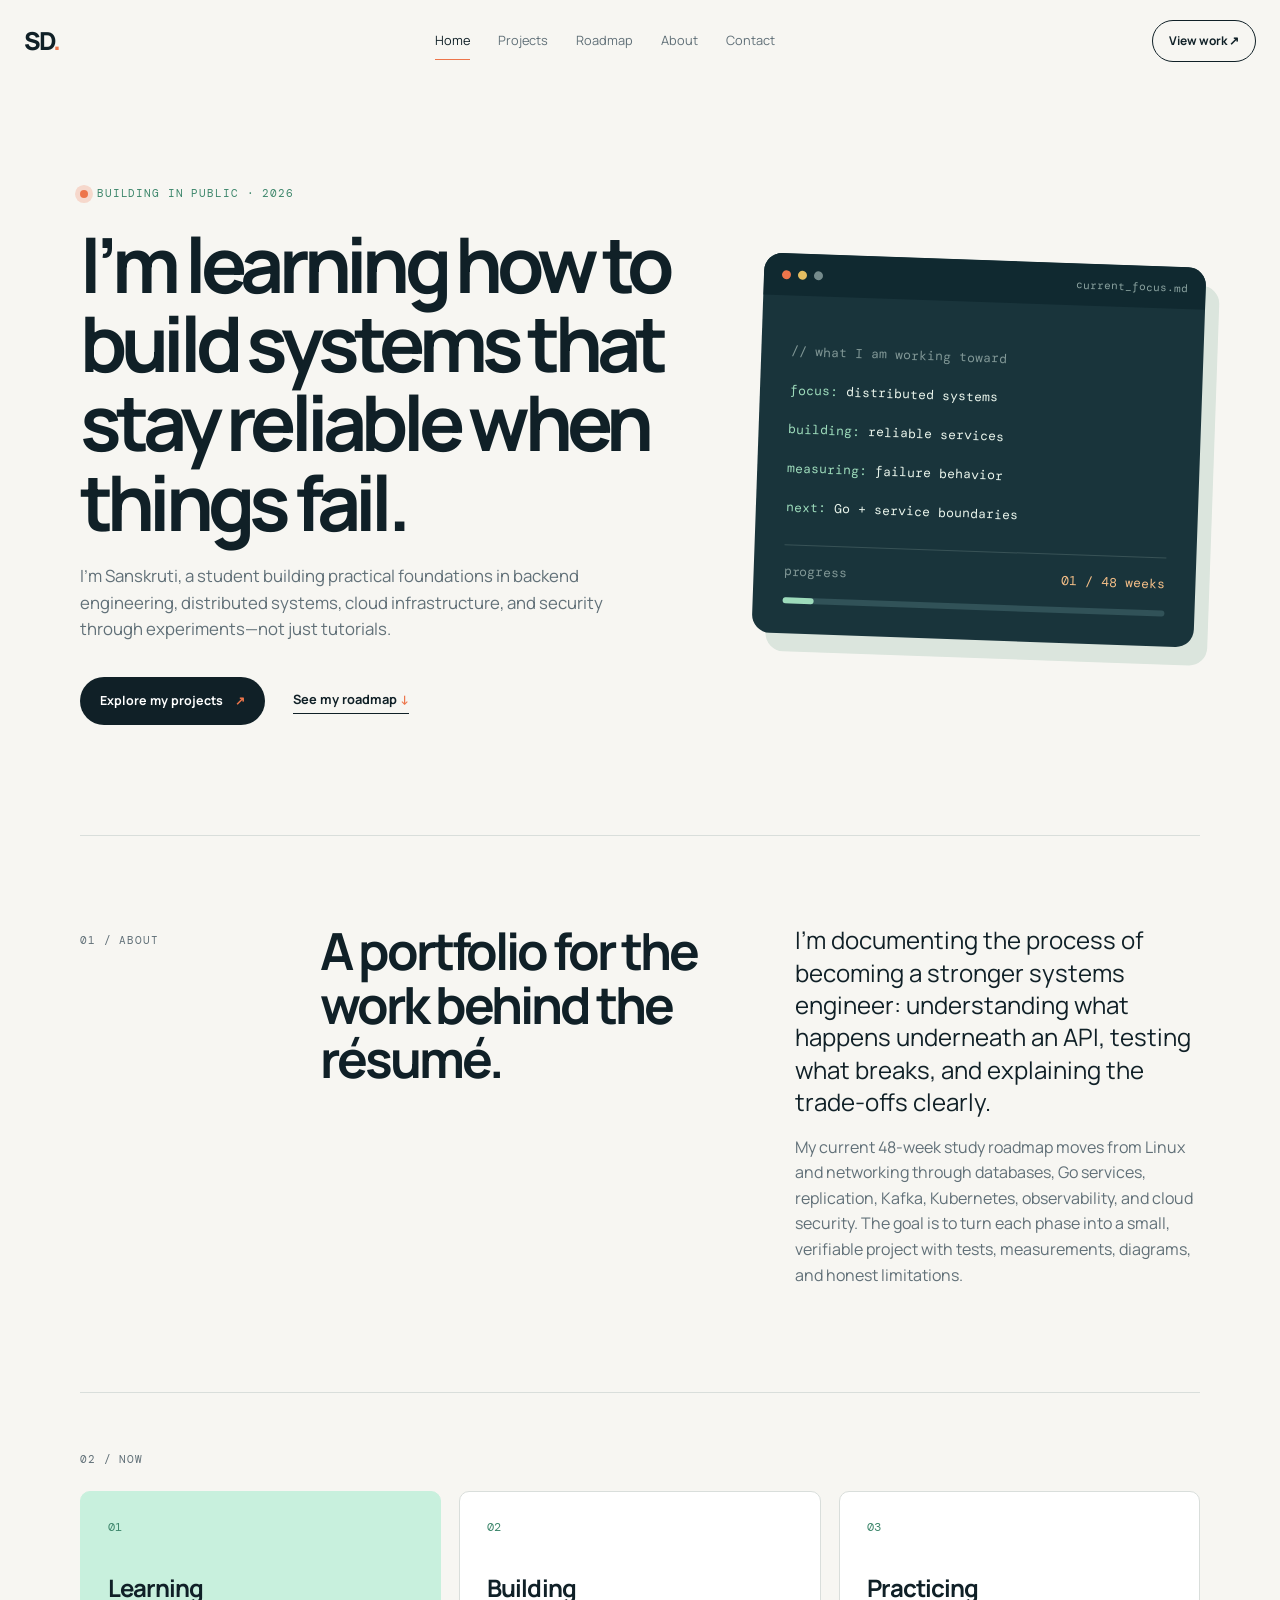
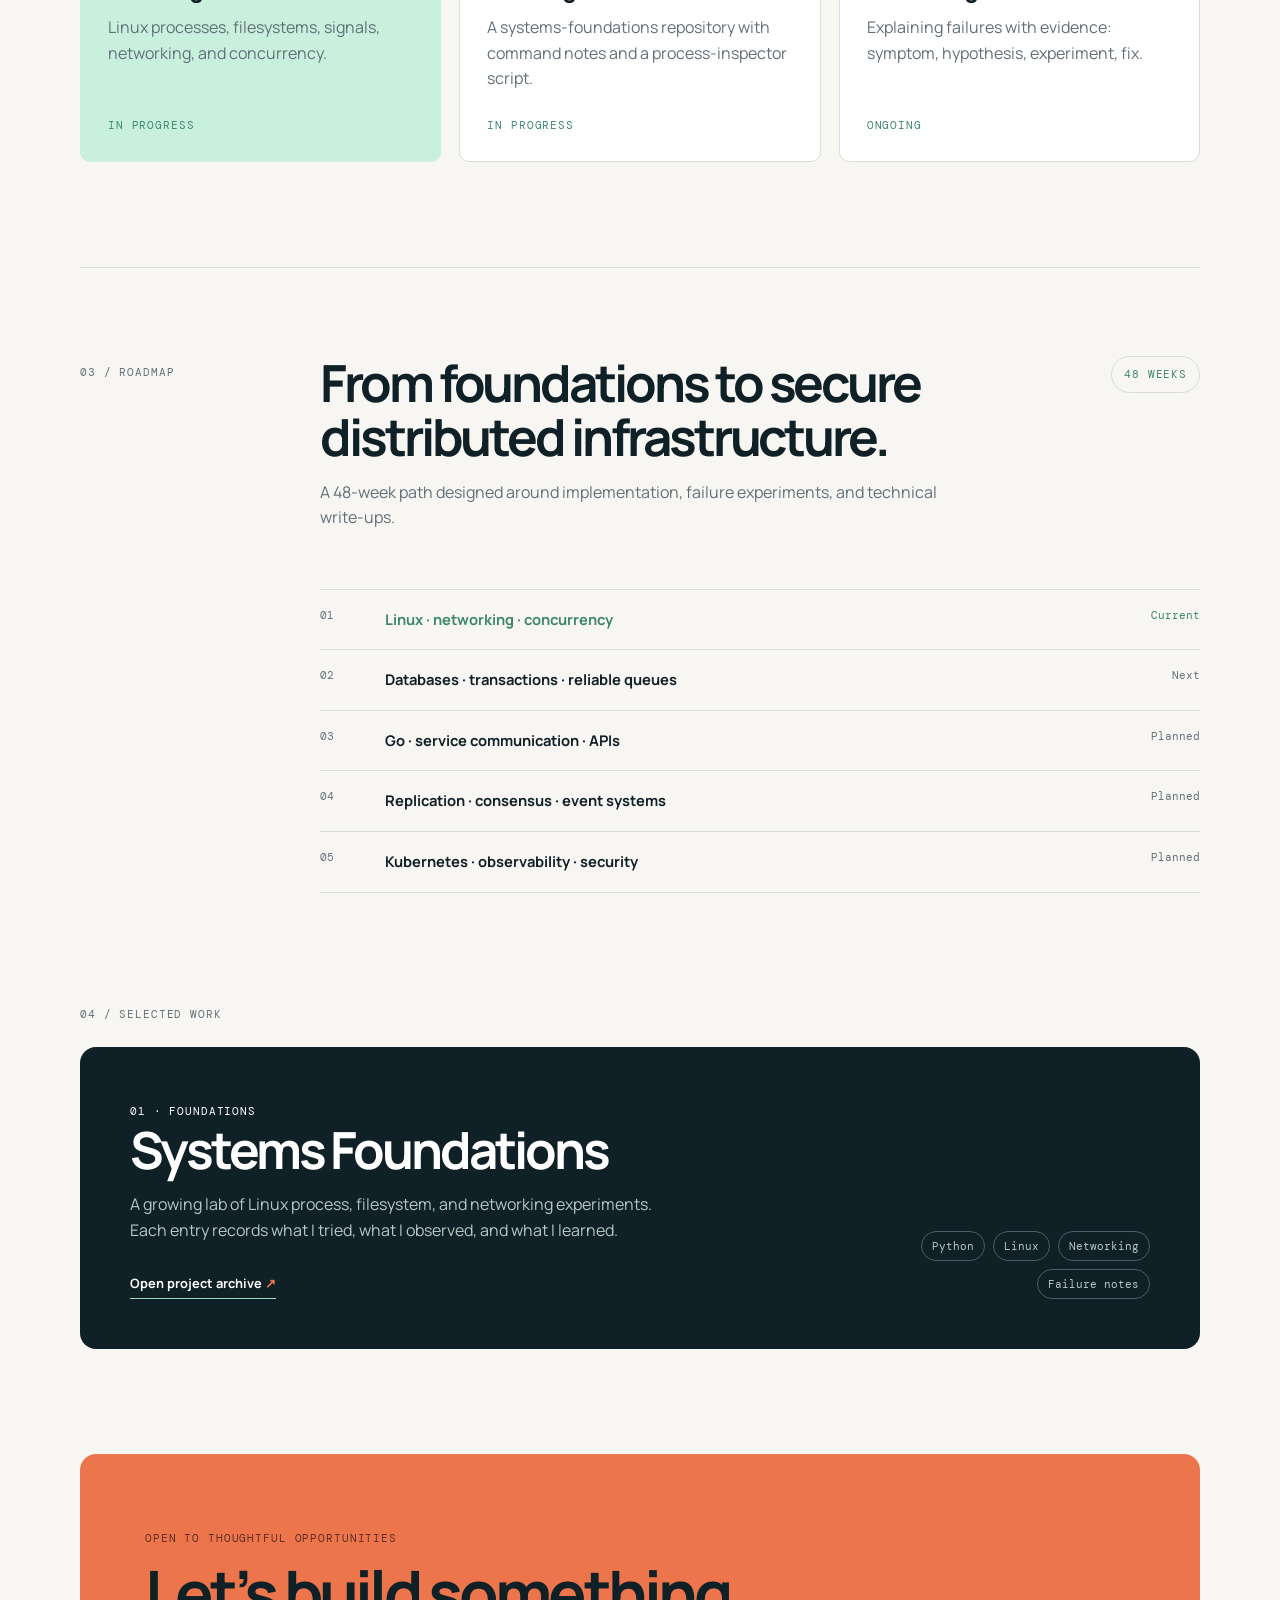
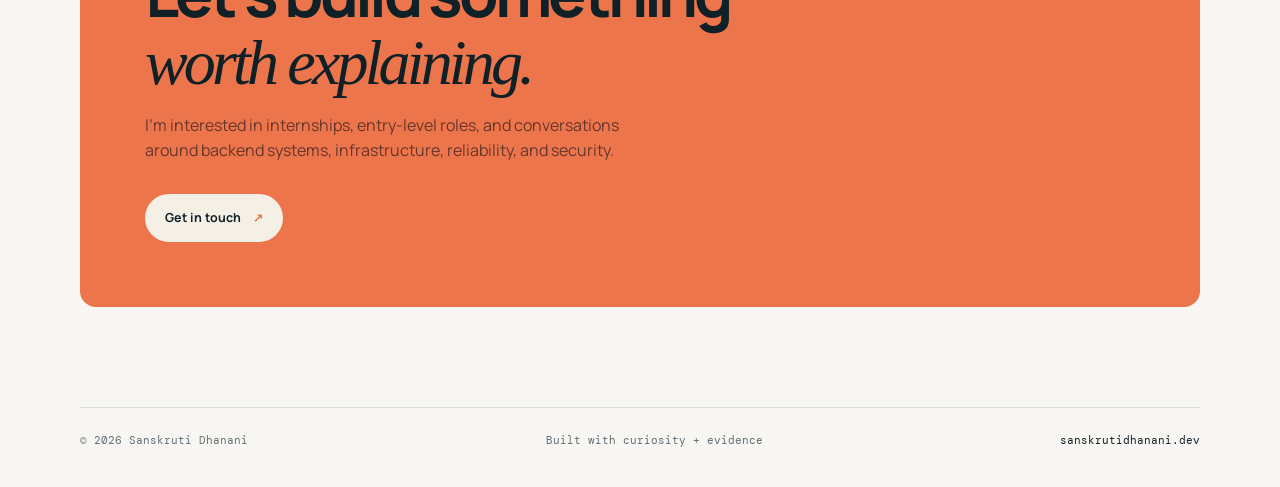
==== index.html @ 88b724c5 "Add files via upload" ====
<!doctype html>
<html lang="en">
<head>
  <meta charset="utf-8" />
  <meta name="viewport" content="width=device-width, initial-scale=1" />
  <meta name="description" content="Sanskruti Dhanani's engineering portfolio: distributed systems, backend infrastructure, reliability, observability, and security." />
  <title>Sanskruti Dhanani — Systems & Infrastructure</title>
  <link rel="preconnect" href="https://fonts.googleapis.com">
  <link rel="preconnect" href="https://fonts.gstatic.com" crossorigin>
  <link href="https://fonts.googleapis.com/css2?family=DM+Mono:wght@400;500&family=Manrope:wght@400;500;600;700;800&display=swap" rel="stylesheet">
  <link rel="stylesheet" href="styles.css" />
  <link rel="stylesheet" href="fixes.css" />
</head>
<body>
  <header class="site-header">
    <a class="brand" href="index.html" aria-label="Sanskruti Dhanani home">SD<span>.</span></a>
    <nav class="nav-links" aria-label="Main navigation">
      <a href="index.html" class="active">Home</a>
      <a href="projects.html">Projects</a>
      <a href="#roadmap">Roadmap</a>
      <a href="#about">About</a>
      <a href="#contact">Contact</a>
    </nav>
    <a class="nav-cta" href="projects.html">View work <span>↗</span></a>
  </header>

  <main>
    <section class="hero section-wrap">
      <div class="hero-copy">
        <p class="eyebrow"><span class="pulse"></span> Building in public · 2026</p>
        <h1>I’m learning how to build systems that stay reliable when things fail.</h1>
        <p class="hero-lede">I’m Sanskruti, a student building practical foundations in backend engineering, distributed systems, cloud infrastructure, and security through experiments—not just tutorials.</p>
        <div class="hero-actions">
          <a class="button button-primary" href="projects.html">Explore my projects <span>↗</span></a>
          <a class="text-link" href="#roadmap">See my roadmap <span>↓</span></a>
        </div>
      </div>
      <div class="hero-terminal" aria-label="Current focus terminal card">
        <div class="terminal-top"><span></span><span></span><span></span><code>current_focus.md</code></div>
        <div class="terminal-body">
          <p class="terminal-muted">// what I am working toward</p>
          <p><span class="terminal-key">focus:</span> distributed systems</p>
          <p><span class="terminal-key">building:</span> reliable services</p>
          <p><span class="terminal-key">measuring:</span> failure behavior</p>
          <p><span class="terminal-key">next:</span> Go + service boundaries</p>
          <div class="terminal-rule"></div>
          <p class="terminal-muted">progress <span class="progress-value">01 / 48 weeks</span></p>
          <div class="progress-track"><span style="width: 8%"></span></div>
        </div>
      </div>
    </section>

    <section id="about" class="section-wrap split-section">
      <div class="section-label">01 / About</div>
      <div class="section-content about-grid">
        <div>
          <h2>A portfolio for the work behind the résumé.</h2>
        </div>
        <div>
          <p class="large-copy">I’m documenting the process of becoming a stronger systems engineer: understanding what happens underneath an API, testing what breaks, and explaining the trade-offs clearly.</p>
          <p class="body-copy">My current 48-week study roadmap moves from Linux and networking through databases, Go services, replication, Kafka, Kubernetes, observability, and cloud security. The goal is to turn each phase into a small, verifiable project with tests, measurements, diagrams, and honest limitations.</p>
        </div>
      </div>
    </section>

    <section class="section-wrap focus-section">
      <div class="section-label">02 / Now</div>
      <div class="focus-grid">
        <article class="focus-card accent-card"><span class="card-number">01</span><h3>Learning</h3><p>Linux processes, filesystems, signals, networking, and concurrency.</p><span class="card-status">In progress</span></article>
        <article class="focus-card"><span class="card-number">02</span><h3>Building</h3><p>A systems-foundations repository with command notes and a process-inspector script.</p><span class="card-status">In progress</span></article>
        <article class="focus-card"><span class="card-number">03</span><h3>Practicing</h3><p>Explaining failures with evidence: symptom, hypothesis, experiment, fix.</p><span class="card-status">Ongoing</span></article>
      </div>
    </section>

    <section id="roadmap" class="section-wrap split-section roadmap-section">
      <div class="section-label">03 / Roadmap</div>
      <div class="section-content">
        <div class="roadmap-heading"><div><h2>From foundations to secure distributed infrastructure.</h2><p class="body-copy">A 48-week path designed around implementation, failure experiments, and technical write-ups.</p></div><span class="mono-tag">48 weeks</span></div>
        <div class="roadmap-list">
          <div class="roadmap-row current"><span>01</span><strong>Linux · networking · concurrency</strong><em>Current</em></div>
          <div class="roadmap-row"><span>02</span><strong>Databases · transactions · reliable queues</strong><em>Next</em></div>
          <div class="roadmap-row"><span>03</span><strong>Go · service communication · APIs</strong><em>Planned</em></div>
          <div class="roadmap-row"><span>04</span><strong>Replication · consensus · event systems</strong><em>Planned</em></div>
          <div class="roadmap-row"><span>05</span><strong>Kubernetes · observability · security</strong><em>Planned</em></div>
        </div>
      </div>
    </section>

    <section class="section-wrap selected-section">
      <div class="section-label">04 / Selected work</div>
      <div class="selected-card">
        <div><span class="project-kicker">01 · Foundations</span><h2>Systems Foundations</h2><p>A growing lab of Linux process, filesystem, and networking experiments. Each entry records what I tried, what I observed, and what I learned.</p><a class="text-link" href="projects.html">Open project archive <span>↗</span></a></div>
        <div class="selected-meta"><span>Python</span><span>Linux</span><span>Networking</span><span>Failure notes</span></div>
      </div>
    </section>

    <section id="contact" class="section-wrap contact-section">
      <div class="contact-card"><p class="eyebrow">Open to thoughtful opportunities</p><h2>Let’s build something<br><em>worth explaining.</em></h2><p>I’m interested in internships, entry-level roles, and conversations around backend systems, infrastructure, reliability, and security.</p><a class="button button-light" href="mailto:hello@sanskrutidhanani.dev">Get in touch <span>↗</span></a></div>
    </section>
  </main>

  <footer class="site-footer section-wrap"><span>© 2026 Sanskruti Dhanani</span><span>Built with curiosity + evidence</span><span><a href="https://sanskrutidhanani.dev">sanskrutidhanani.dev</a></span></footer>
</body>
</html>
---- styles.css ----
:root{--ink:#102027;--muted:#617078;--paper:#f7f6f2;--card:#fff;--line:#d9dedb;--mint:#c8f0dd;--green:#3e876c;--orange:#ed754b;--navy:#19343b;--mono:'DM Mono',monospace;--sans:'Manrope',sans-serif}*{box-sizing:border-box}html{scroll-behavior:smooth}body{margin:0;background:var(--paper);color:var(--ink);font-family:var(--sans);line-height:1.6}a{color:inherit;text-decoration:none}button,input,textarea,select{font:inherit}button{cursor:pointer}.section-wrap{width:min(1120px,calc(100% - 48px));margin-inline:auto}.site-header{height:82px;width:min(1240px,calc(100% - 48px));margin:auto;display:flex;align-items:center;justify-content:space-between;gap:24px}.brand{font-size:1.55rem;font-weight:800;letter-spacing:-.1em}.brand span{color:var(--orange)}.nav-links{display:flex;gap:28px;font-size:.8rem;color:var(--muted)}.nav-links a{padding:8px 0;border-bottom:1px solid transparent}.nav-links a:hover,.nav-links a.active{color:var(--ink);border-color:var(--orange)}.nav-cta{border:1px solid var(--ink);background:transparent;color:var(--ink);border-radius:99px;padding:10px 16px;font-size:.75rem;font-weight:700}.hero{min-height:600px;display:grid;grid-template-columns:1.15fr .85fr;align-items:center;gap:80px;padding:92px 0 110px}.eyebrow,.project-kicker,.card-status,.mono-tag,.project-count,.section-label{font-family:var(--mono);font-size:.68rem;letter-spacing:.08em;text-transform:uppercase}.eyebrow{color:var(--green);display:flex;align-items:center;gap:9px}.pulse{width:8px;height:8px;border-radius:50%;background:var(--orange);display:inline-block;box-shadow:0 0 0 5px #f6d8cc}.hero h1,.projects-hero h1{font-size:clamp(3rem,6vw,5.8rem);line-height:1.03;letter-spacing:-.075em;max-width:780px;margin:22px 0}.hero-lede{color:var(--muted);max-width:550px;font-size:1.05rem}.hero-actions{display:flex;align-items:center;gap:28px;margin-top:34px}.button{border:0;border-radius:99px;padding:14px 20px;font-weight:700;font-size:.78rem;display:inline-flex;gap:12px;align-items:center}.button-primary{background:var(--ink);color:white}.button-primary:hover{background:var(--green)}.button-light{background:#f5f0e6;color:var(--ink);margin-top:14px}.text-link{font-size:.8rem;font-weight:700;border-bottom:1px solid var(--ink);padding-bottom:4px}.text-link span,.button span{color:var(--orange)}.hero-terminal{background:var(--navy);color:#e9f4eb;border-radius:18px;box-shadow:14px 18px 0 #dbe5dd;transform:rotate(2deg);overflow:hidden}.terminal-top{height:42px;background:#102930;display:flex;align-items:center;gap:7px;padding:0 18px}.terminal-top span{width:9px;height:9px;border-radius:50%;background:#758b8c}.terminal-top span:first-child{background:#ed754b}.terminal-top span:nth-child(2){background:#e4bd61}.terminal-top code{font:11px var(--mono);color:#8ba3a0;margin-left:auto}.terminal-body{padding:30px;font:13px/2 var(--mono)}.terminal-muted{color:#809796}.terminal-key{color:#9ddbbb}.progress-value{color:#f5bf88;float:right}..terminal-rule{height:1px;background:#385256;margin:24px 0 12px}.progress-track{height:6px;background:#315258;border-radius:20px;margin-top:10px}.progress-track span{display:block;height:100%;background:#9ddbbb;border-radius:20px}.split-section{border-top:1px solid var(--line);padding:88px 0;display:grid;grid-template-columns:170px 1fr;gap:70px}.section-label{color:var(--muted);padding-top:8px}.about-grid{display:grid;grid-template-columns:1fr 1fr;gap:70px}.section-content h2,.selected-card h2,.contact-card h2{font-size:clamp(2rem,4vw,4rem);line-height:1.05;letter-spacing:-.06em;margin:0}.large-copy{font-size:1.5rem;line-height:1.35;margin:0}.body-copy{color:var(--muted);max-width:650px}.focus-section{padding:14px 0 105px;border-top:1px solid var(--line)}.focus-section .section-label{margin:36px 0 22px}.focus-grid{display:grid;grid-template-columns:repeat(3,1fr);gap:18px}.focus-card{min-height:260px;background:var(--card);border:1px solid var(--line);padding:27px;border-radius:10px;display:flex;flex-direction:column}.focus-card.accent-card{background:var(--mint);border-color:var(--mint)}.card-number{font:12px var(--mono);color:var(--green)}.focus-card h3{font-size:1.5rem;letter-spacing:-.04em;margin:34px 0 8px}.focus-card p{color:var(--muted);margin:0}.card-status{margin-top:auto;color:var(--green);padding-top:25px}.roadmap-section{padding-bottom:105px}.roadmap-heading{display:flex;justify-content:space-between;gap:24px;align-items:flex-start}.mono-tag{border:1px solid var(--line);padding:9px 12px;border-radius:99px;color:var(--green);white-space:nowrap}.roadmap-list{margin-top:42px;border-top:1px solid var(--line)}.roadmap-row{display:grid;grid-template-columns:45px 1fr 90px;gap:20px;padding:18px 0;border-bottom:1px solid var(--line);font-size:.92rem}.roadmap-row span,.roadmap-row em{font:11px var(--mono);color:var(--muted);font-style:normal}.roadmap-row em{text-align:right}.roadmap-row.current strong,.roadmap-row.current em{color:var(--green)}.selected-section{padding:0 0 105px}.selected-section>.section-label{margin-bottom:24px}.selected-card{background:var(--ink);color:white;border-radius:16px;padding:50px;display:flex;justify-content:space-between;gap:40px}.selected-card p{color:#b8c7c3;max-width:560px}.selected-card .text-link{display:inline-block;color:white;border-color:#9ddbbb;margin-top:14px}.selected-meta{display:flex;flex-wrap:wrap;align-content:flex-end;justify-content:flex-end;gap:8px;max-width:250px}.selected-meta span{font:11px var(--mono);border:1px solid #496066;border-radius:99px;padding:7px 10px;color:#b8c7c3}.contact-section{padding-bottom:100px}.contact-card{background:var(--orange);padding:65px;border-radius:16px}.contact-card .eyebrow{color:#5e2d22}.contact-card h2{margin:12px 0;font-size:clamp(2.5rem,5vw,5rem)}.contact-card h2 em,.projects-hero h1 em{font-family:Georgia,serif;font-weight:400}.contact-card>p:not(.eyebrow){max-width:480px;color:#67362b}.site-footer{border-top:1px solid var(--line);padding:25px 0 40px;display:flex;justify-content:space-between;color:var(--muted);font:11px var(--mono)}.site-footer a{color:var(--ink)}.projects-hero{padding:110px 0 86px;display:flex;justify-content:space-between;gap:60px;align-items:end}.projects-hero h1{font-size:clamp(3.2rem,6vw,6rem);margin-bottom:0}.projects-hero .hero-lede{max-width:350px;margin-bottom:8px}.projects-toolbar{display:flex;align-items:center;border-top:1px solid var(--line);border-bottom:1px solid var(--line);padding:18px 0;gap:24px}.project-count{margin-right:auto;color:var(--muted)}.filter-group{display:flex;gap:4px}.filter,.text-button{border:0;background:transparent;color:var(--muted);font-size:.75rem;padding:8px 10px;border-radius:99px}.filter.active,.filter:hover{background:var(--mint);color:var(--ink)}.small-button{padding:10px 14px}.project-grid{display:grid;grid-template-columns:repeat(2,1fr);gap:18px;padding-top:38px;padding-bottom:78px}.project-card{background:var(--card);border:1px solid var(--line);border-radius:12px;padding:28px;min-height:275px;display:flex;flex-direction:column;position:relative;transition:transform .2s,box-shadow .2s}.project-card:hover{transform:translateY(-3px);box-shadow:0 12px 24px #18343b12}.project-card-top{display:flex;justify-content:space-between;gap:12px}.project-card h2{font-size:1.7rem;letter-spacing:-.05em;line-height:1.1;margin:17px 0 8px}.project-card p{color:var(--muted);font-size:.9rem;max-width:560px}.status-pill{font:10px var(--mono);padding:6px 8px;border-radius:99px;white-space:nowrap;height:fit-content}.status-pill.in-progress{background:var(--mint);color:var(--green)}.status-pill.planned{background:#f2e6ce;color:#936a2f}.status-pill.complete{background:#dce5ef;color:#436685}.project-tags{display:flex;flex-wrap:wrap;gap:6px;margin-top:auto;padding-top:22px}.project-tags span{font:10px var(--mono);color:var(--muted);border:1px solid var(--line);padding:5px 7px;border-radius:99px}.project-card-footer{display:flex;justify-content:space-between;align-items:center;margin-top:22px}.project-link{font-size:.75rem;font-weight:700;border-bottom:1px solid var(--ink)}.delete-project{border:0;background:transparent;color:#ad7a70;font:10px var(--mono);padding:4px}.project-note{display:flex;gap:20px;border-top:1px solid var(--line);padding:35px 0 90px;color:var(--muted);max-width:850px;margin-left:auto;margin-right:auto}.project-note strong{color:var(--ink);font-size:.9rem}.project-note p{font-size:.85rem;margin:5px 0 10px}.note-mark{border:1px solid var(--green);color:var(--green);border-radius:50%;width:24px;height:24px;text-align:center;font:14px/23px var(--mono);flex:none}.text-button{padding:0 16px 0 0;color:var(--green);font-family:var(--mono)}.project-dialog{border:0;border-radius:16px;padding:0;max-width:560px;width:calc(100% - 32px);box-shadow:0 20px 80px #10202740}.project-dialog::backdrop{background:#10202799}.project-dialog form{padding:34px}.dialog-head{display:flex;justify-content:space-between;margin-bottom:22px}.dialog-head h2{margin:4px 0;font-size:2rem;letter-spacing:-.05em}.icon-button{background:transparent;border:0;font-size:1.8rem;color:var(--muted)}.project-dialog label{display:block;font-size:.76rem;font-weight:700;margin-top:16px}.label-hint{font:10px var(--mono);font-weight:400;color:var(--muted)}.project-dialog input,.project-dialog textarea,.project-dialog select{width:100%;border:1px solid var(--line);border-radius:7px;padding:10px 12px;margin-top:6px;background:#fbfbf9;outline-color:var(--green);font-size:.85rem}.project-dialog textarea{resize:vertical}.form-row{display:grid;grid-template-columns:1fr 1fr;gap:16px}.dialog-actions{display:flex;justify-content:flex-end;gap:10px;margin-top:28px}.button-ghost{background:transparent;border:1px solid var(--line)}@media(max-width:800px){.site-header{height:72px}.nav-links{gap:13px;font-size:.7rem}.nav-cta{display:none}.hero{grid-template-columns:1fr;gap:55px;padding-top:55px}.hero-terminal{max-width:540px}.split-section{grid-template-columns:1fr;gap:25px;padding:62px 0}.about-grid{grid-template-columns:1fr;gap:25px}.focus-grid,.project-grid{grid-template-columns:1fr}.projects-hero{display:block;padding:72px 0 55px}.projects-hero .hero-lede{margin-top:28px}.selected-card{display:block;padding:35px}.selected-meta{justify-content:flex-start;margin-top:35px}.contact-card{padding:40px 28px}.site-footer{display:grid;gap:10px}.projects-toolbar{flex-wrap:wrap}.filter-group{order:3;width:100%;overflow:auto}.project-count{margin-right:auto}.small-button{margin-left:auto}.form-row{grid-template-columns:1fr}.hero h1{font-size:3.3rem}}
---- fixes.css ----
.terminal-rule{height:1px;background:#385256;margin:24px 0 12px}
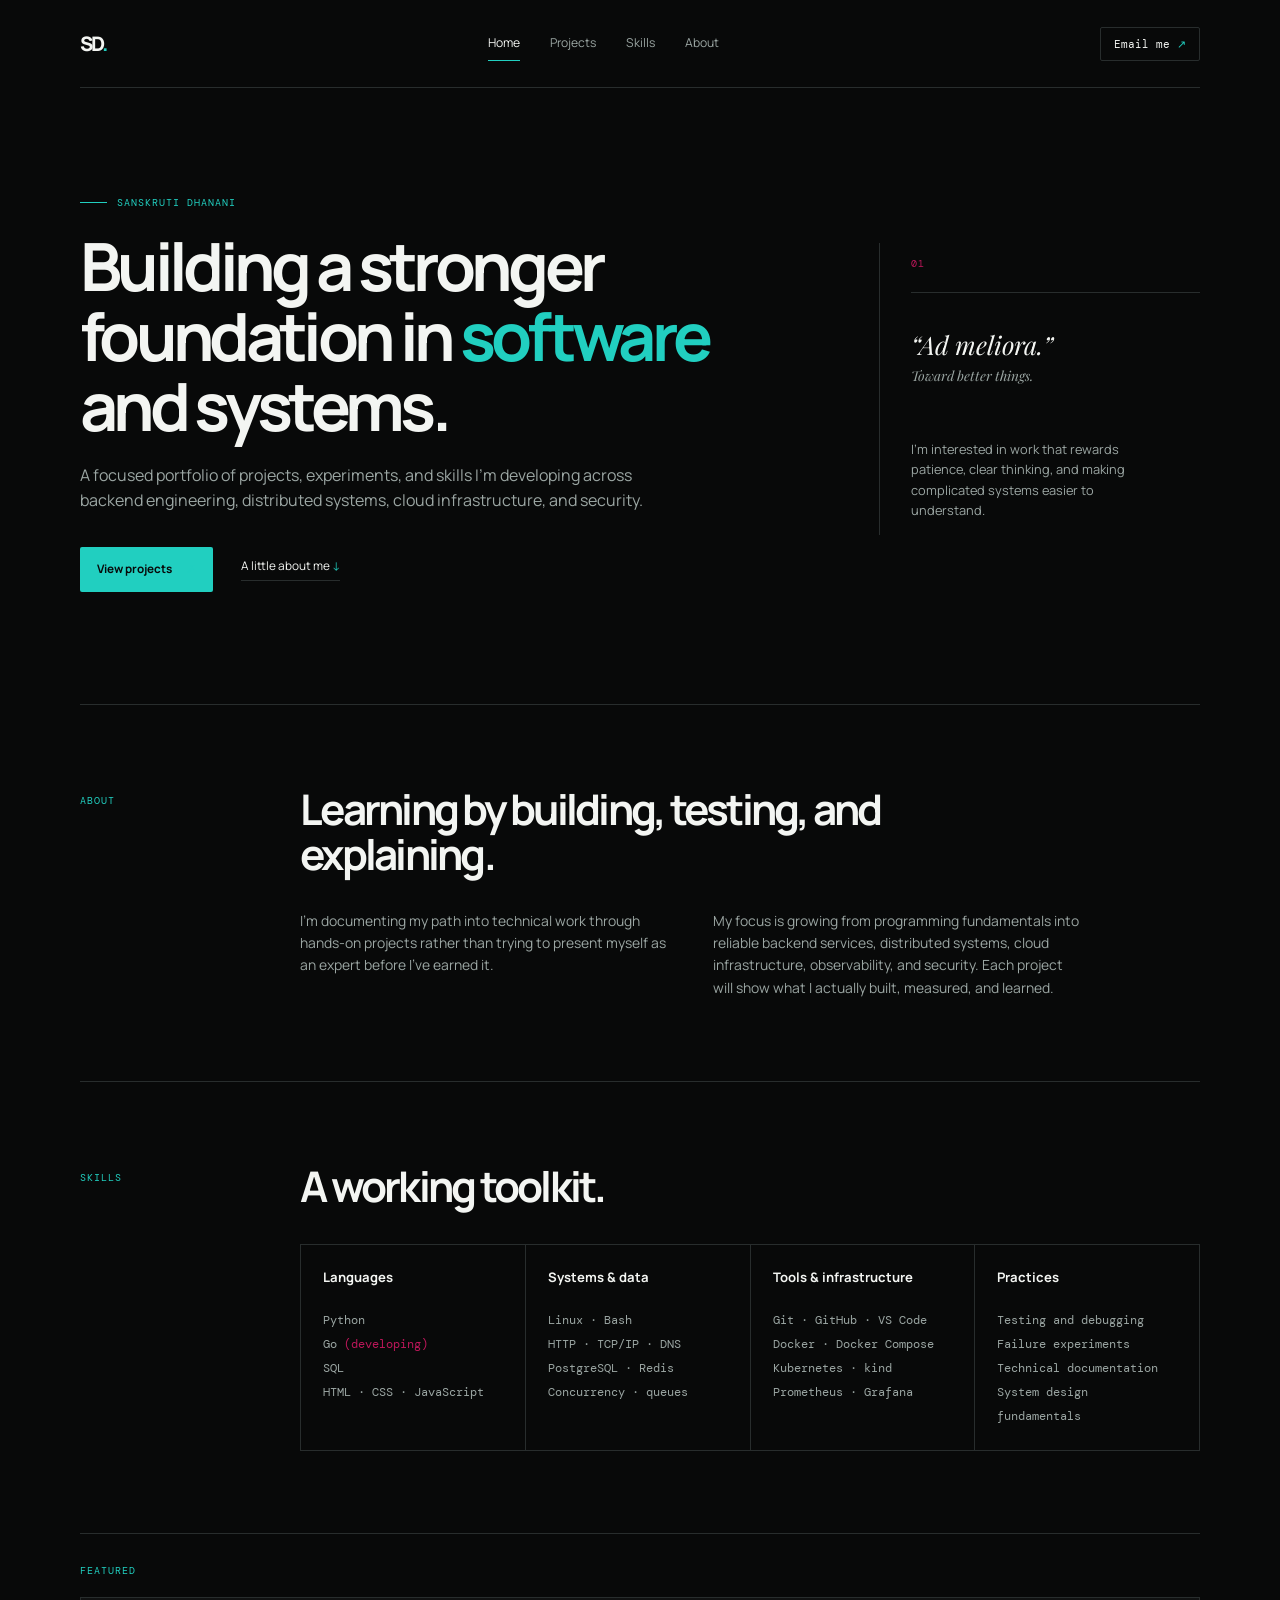
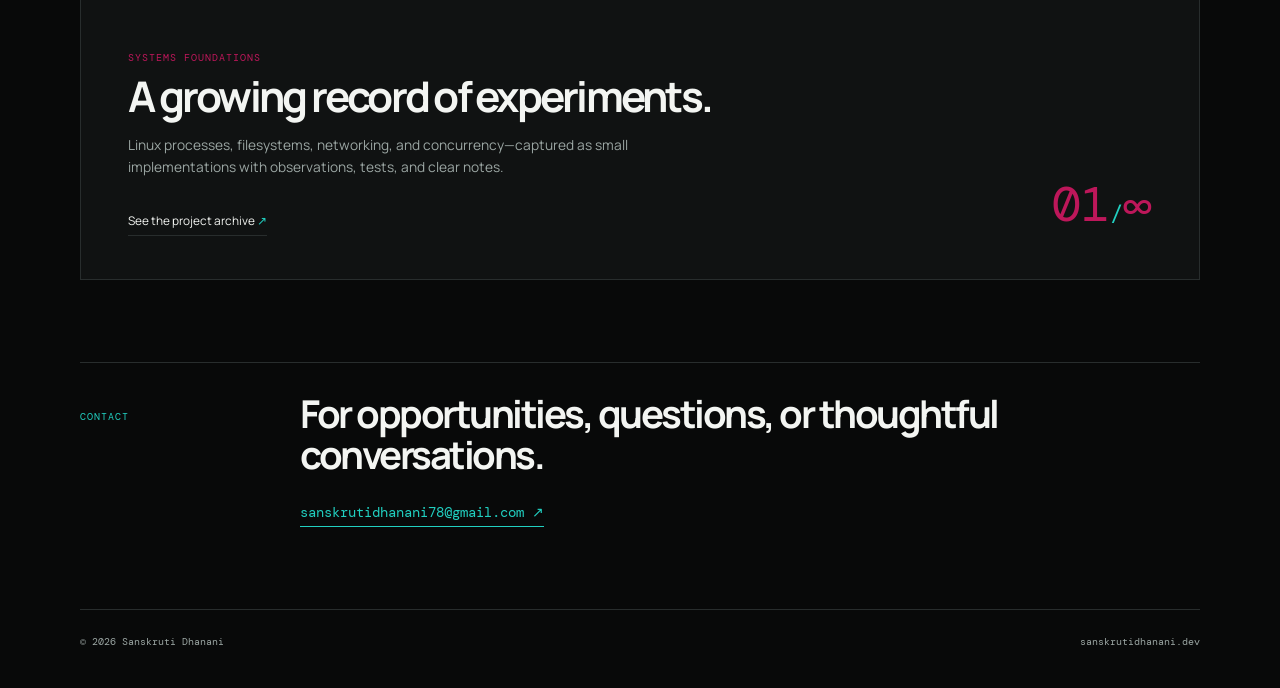
==== commit d9d9e686: "Add files via upload" ====
--- a/index.html
+++ b/index.html
@@ -1,104 +1,19 @@
 <!doctype html>
 <html lang="en">
 <head>
-  <meta charset="utf-8" />
-  <meta name="viewport" content="width=device-width, initial-scale=1" />
-  <meta name="description" content="Sanskruti Dhanani's engineering portfolio: distributed systems, backend infrastructure, reliability, observability, and security." />
-  <title>Sanskruti Dhanani — Systems & Infrastructure</title>
-  <link rel="preconnect" href="https://fonts.googleapis.com">
-  <link rel="preconnect" href="https://fonts.gstatic.com" crossorigin>
-  <link href="https://fonts.googleapis.com/css2?family=DM+Mono:wght@400;500&family=Manrope:wght@400;500;600;700;800&display=swap" rel="stylesheet">
-  <link rel="stylesheet" href="styles.css" />
-  <link rel="stylesheet" href="fixes.css" />
+  <meta charset="utf-8"><meta name="viewport" content="width=device-width, initial-scale=1">
+  <meta name="description" content="Sanskruti Dhanani — software, systems, and infrastructure portfolio."><title>Sanskruti Dhanani — Portfolio</title>
+  <link rel="preconnect" href="https://fonts.googleapis.com"><link rel="preconnect" href="https://fonts.gstatic.com" crossorigin>
+  <link href="https://fonts.googleapis.com/css2?family=DM+Mono:wght@400;500&family=Manrope:wght@400;500;600;700;800&family=Playfair+Display:ital,wght@0,500;1,500&display=swap" rel="stylesheet"><link rel="stylesheet" href="styles.css"><link rel="stylesheet" href="fixes.css">
 </head>
 <body>
-  <header class="site-header">
-    <a class="brand" href="index.html" aria-label="Sanskruti Dhanani home">SD<span>.</span></a>
-    <nav class="nav-links" aria-label="Main navigation">
-      <a href="index.html" class="active">Home</a>
-      <a href="projects.html">Projects</a>
-      <a href="#roadmap">Roadmap</a>
-      <a href="#about">About</a>
-      <a href="#contact">Contact</a>
-    </nav>
-    <a class="nav-cta" href="projects.html">View work <span>↗</span></a>
-  </header>
-
+  <header class="site-header wrap"><a class="brand" href="index.html">SD<span>.</span></a><nav class="nav-links" aria-label="Main navigation"><a class="active" href="index.html">Home</a><a href="projects.html">Projects</a><a href="#skills">Skills</a><a href="#about">About</a></nav><a class="header-email" href="mailto:sanskrutidhanani78@gmail.com">Email me <span>↗</span></a></header>
   <main>
-    <section class="hero section-wrap">
-      <div class="hero-copy">
-        <p class="eyebrow"><span class="pulse"></span> Building in public · 2026</p>
-        <h1>I’m learning how to build systems that stay reliable when things fail.</h1>
-        <p class="hero-lede">I’m Sanskruti, a student building practical foundations in backend engineering, distributed systems, cloud infrastructure, and security through experiments—not just tutorials.</p>
-        <div class="hero-actions">
-          <a class="button button-primary" href="projects.html">Explore my projects <span>↗</span></a>
-          <a class="text-link" href="#roadmap">See my roadmap <span>↓</span></a>
-        </div>
-      </div>
-      <div class="hero-terminal" aria-label="Current focus terminal card">
-        <div class="terminal-top"><span></span><span></span><span></span><code>current_focus.md</code></div>
-        <div class="terminal-body">
-          <p class="terminal-muted">// what I am working toward</p>
-          <p><span class="terminal-key">focus:</span> distributed systems</p>
-          <p><span class="terminal-key">building:</span> reliable services</p>
-          <p><span class="terminal-key">measuring:</span> failure behavior</p>
-          <p><span class="terminal-key">next:</span> Go + service boundaries</p>
-          <div class="terminal-rule"></div>
-          <p class="terminal-muted">progress <span class="progress-value">01 / 48 weeks</span></p>
-          <div class="progress-track"><span style="width: 8%"></span></div>
-        </div>
-      </div>
-    </section>
-
-    <section id="about" class="section-wrap split-section">
-      <div class="section-label">01 / About</div>
-      <div class="section-content about-grid">
-        <div>
-          <h2>A portfolio for the work behind the résumé.</h2>
-        </div>
-        <div>
-          <p class="large-copy">I’m documenting the process of becoming a stronger systems engineer: understanding what happens underneath an API, testing what breaks, and explaining the trade-offs clearly.</p>
-          <p class="body-copy">My current 48-week study roadmap moves from Linux and networking through databases, Go services, replication, Kafka, Kubernetes, observability, and cloud security. The goal is to turn each phase into a small, verifiable project with tests, measurements, diagrams, and honest limitations.</p>
-        </div>
-      </div>
-    </section>
-
-    <section class="section-wrap focus-section">
-      <div class="section-label">02 / Now</div>
-      <div class="focus-grid">
-        <article class="focus-card accent-card"><span class="card-number">01</span><h3>Learning</h3><p>Linux processes, filesystems, signals, networking, and concurrency.</p><span class="card-status">In progress</span></article>
-        <article class="focus-card"><span class="card-number">02</span><h3>Building</h3><p>A systems-foundations repository with command notes and a process-inspector script.</p><span class="card-status">In progress</span></article>
-        <article class="focus-card"><span class="card-number">03</span><h3>Practicing</h3><p>Explaining failures with evidence: symptom, hypothesis, experiment, fix.</p><span class="card-status">Ongoing</span></article>
-      </div>
-    </section>
-
-    <section id="roadmap" class="section-wrap split-section roadmap-section">
-      <div class="section-label">03 / Roadmap</div>
-      <div class="section-content">
-        <div class="roadmap-heading"><div><h2>From foundations to secure distributed infrastructure.</h2><p class="body-copy">A 48-week path designed around implementation, failure experiments, and technical write-ups.</p></div><span class="mono-tag">48 weeks</span></div>
-        <div class="roadmap-list">
-          <div class="roadmap-row current"><span>01</span><strong>Linux · networking · concurrency</strong><em>Current</em></div>
-          <div class="roadmap-row"><span>02</span><strong>Databases · transactions · reliable queues</strong><em>Next</em></div>
-          <div class="roadmap-row"><span>03</span><strong>Go · service communication · APIs</strong><em>Planned</em></div>
-          <div class="roadmap-row"><span>04</span><strong>Replication · consensus · event systems</strong><em>Planned</em></div>
-          <div class="roadmap-row"><span>05</span><strong>Kubernetes · observability · security</strong><em>Planned</em></div>
-        </div>
-      </div>
-    </section>
-
-    <section class="section-wrap selected-section">
-      <div class="section-label">04 / Selected work</div>
-      <div class="selected-card">
-        <div><span class="project-kicker">01 · Foundations</span><h2>Systems Foundations</h2><p>A growing lab of Linux process, filesystem, and networking experiments. Each entry records what I tried, what I observed, and what I learned.</p><a class="text-link" href="projects.html">Open project archive <span>↗</span></a></div>
-        <div class="selected-meta"><span>Python</span><span>Linux</span><span>Networking</span><span>Failure notes</span></div>
-      </div>
-    </section>
-
-    <section id="contact" class="section-wrap contact-section">
-      <div class="contact-card"><p class="eyebrow">Open to thoughtful opportunities</p><h2>Let’s build something<br><em>worth explaining.</em></h2><p>I’m interested in internships, entry-level roles, and conversations around backend systems, infrastructure, reliability, and security.</p><a class="button button-light" href="mailto:hello@sanskrutidhanani.dev">Get in touch <span>↗</span></a></div>
-    </section>
+    <section class="hero wrap"><div class="hero-copy"><p class="eyebrow"><span class="eyebrow-line"></span> Sanskruti Dhanani</p><h1>Building a stronger foundation in <span>software</span> and systems.</h1><p class="hero-lede">A focused portfolio of projects, experiments, and skills I’m developing across backend engineering, distributed systems, cloud infrastructure, and security.</p><div class="hero-actions"><a class="button button-primary" href="projects.html">View projects <span>↗</span></a><a class="quiet-link" href="#about">A little about me <span>↓</span></a></div></div><aside class="hero-note"><div class="note-index">01</div><div class="note-rule"></div><p class="quote">“Ad meliora.”</p><p class="quote-translation">Toward better things.</p><p class="note-small">I’m interested in work that rewards patience, clear thinking, and making complicated systems easier to understand.</p></aside></section>
+    <section id="about" class="section wrap two-column"><div class="section-label">About</div><div class="section-main"><h2>Learning by building, testing, and explaining.</h2><div class="copy-columns"><p>I’m documenting my path into technical work through hands-on projects rather than trying to present myself as an expert before I’ve earned it.</p><p>My focus is growing from programming fundamentals into reliable backend services, distributed systems, cloud infrastructure, observability, and security. Each project will show what I actually built, measured, and learned.</p></div></div></section>
+    <section id="skills" class="section wrap two-column"><div class="section-label">Skills</div><div class="section-main"><h2>A working toolkit.</h2><div class="skill-grid"><article><h3>Languages</h3><p>Python<br>Go <span class="skill-muted">(developing)</span><br>SQL<br>HTML · CSS · JavaScript</p></article><article><h3>Systems & data</h3><p>Linux · Bash<br>HTTP · TCP/IP · DNS<br>PostgreSQL · Redis<br>Concurrency · queues</p></article><article><h3>Tools & infrastructure</h3><p>Git · GitHub · VS Code<br>Docker · Docker Compose<br>Kubernetes · kind<br>Prometheus · Grafana</p></article><article><h3>Practices</h3><p>Testing and debugging<br>Failure experiments<br>Technical documentation<br>System design fundamentals</p></article></div></div></section>
+    <section class="section wrap featured"><div class="section-label">Featured</div><div class="featured-card"><div><p class="project-kicker">Systems foundations</p><h2>A growing record of experiments.</h2><p>Linux processes, filesystems, networking, and concurrency—captured as small implementations with observations, tests, and clear notes.</p><a class="quiet-link light-link" href="projects.html">See the project archive <span>↗</span></a></div><div class="featured-mark">01<span>/</span>∞</div></div></section>
+    <section class="section wrap email-section"><div class="email-panel"><p class="section-label">Contact</p><div><h2>For opportunities, questions, or thoughtful conversations.</h2><a class="email-link" href="mailto:sanskrutidhanani78@gmail.com">sanskrutidhanani78@gmail.com <span>↗</span></a></div></div></section>
   </main>
-
-  <footer class="site-footer section-wrap"><span>© 2026 Sanskruti Dhanani</span><span>Built with curiosity + evidence</span><span><a href="https://sanskrutidhanani.dev">sanskrutidhanani.dev</a></span></footer>
-</body>
-</html>
+  <footer class="site-footer wrap"><span>© 2026 Sanskruti Dhanani</span><span>sanskrutidhanani.dev</span></footer>
+</body></html>
--- a/styles.css
+++ b/styles.css
@@ -1 +1 @@
-:root{--ink:#102027;--muted:#617078;--paper:#f7f6f2;--card:#fff;--line:#d9dedb;--mint:#c8f0dd;--green:#3e876c;--orange:#ed754b;--navy:#19343b;--mono:'DM Mono',monospace;--sans:'Manrope',sans-serif}*{box-sizing:border-box}html{scroll-behavior:smooth}body{margin:0;background:var(--paper);color:var(--ink);font-family:var(--sans);line-height:1.6}a{color:inherit;text-decoration:none}button,input,textarea,select{font:inherit}button{cursor:pointer}.section-wrap{width:min(1120px,calc(100% - 48px));margin-inline:auto}.site-header{height:82px;width:min(1240px,calc(100% - 48px));margin:auto;display:flex;align-items:center;justify-content:space-between;gap:24px}.brand{font-size:1.55rem;font-weight:800;letter-spacing:-.1em}.brand span{color:var(--orange)}.nav-links{display:flex;gap:28px;font-size:.8rem;color:var(--muted)}.nav-links a{padding:8px 0;border-bottom:1px solid transparent}.nav-links a:hover,.nav-links a.active{color:var(--ink);border-color:var(--orange)}.nav-cta{border:1px solid var(--ink);background:transparent;color:var(--ink);border-radius:99px;padding:10px 16px;font-size:.75rem;font-weight:700}.hero{min-height:600px;display:grid;grid-template-columns:1.15fr .85fr;align-items:center;gap:80px;padding:92px 0 110px}.eyebrow,.project-kicker,.card-status,.mono-tag,.project-count,.section-label{font-family:var(--mono);font-size:.68rem;letter-spacing:.08em;text-transform:uppercase}.eyebrow{color:var(--green);display:flex;align-items:center;gap:9px}.pulse{width:8px;height:8px;border-radius:50%;background:var(--orange);display:inline-block;box-shadow:0 0 0 5px #f6d8cc}.hero h1,.projects-hero h1{font-size:clamp(3rem,6vw,5.8rem);line-height:1.03;letter-spacing:-.075em;max-width:780px;margin:22px 0}.hero-lede{color:var(--muted);max-width:550px;font-size:1.05rem}.hero-actions{display:flex;align-items:center;gap:28px;margin-top:34px}.button{border:0;border-radius:99px;padding:14px 20px;font-weight:700;font-size:.78rem;display:inline-flex;gap:12px;align-items:center}.button-primary{background:var(--ink);color:white}.button-primary:hover{background:var(--green)}.button-light{background:#f5f0e6;color:var(--ink);margin-top:14px}.text-link{font-size:.8rem;font-weight:700;border-bottom:1px solid var(--ink);padding-bottom:4px}.text-link span,.button span{color:var(--orange)}.hero-terminal{background:var(--navy);color:#e9f4eb;border-radius:18px;box-shadow:14px 18px 0 #dbe5dd;transform:rotate(2deg);overflow:hidden}.terminal-top{height:42px;background:#102930;display:flex;align-items:center;gap:7px;padding:0 18px}.terminal-top span{width:9px;height:9px;border-radius:50%;background:#758b8c}.terminal-top span:first-child{background:#ed754b}.terminal-top span:nth-child(2){background:#e4bd61}.terminal-top code{font:11px var(--mono);color:#8ba3a0;margin-left:auto}.terminal-body{padding:30px;font:13px/2 var(--mono)}.terminal-muted{color:#809796}.terminal-key{color:#9ddbbb}.progress-value{color:#f5bf88;float:right}..terminal-rule{height:1px;background:#385256;margin:24px 0 12px}.progress-track{height:6px;background:#315258;border-radius:20px;margin-top:10px}.progress-track span{display:block;height:100%;background:#9ddbbb;border-radius:20px}.split-section{border-top:1px solid var(--line);padding:88px 0;display:grid;grid-template-columns:170px 1fr;gap:70px}.section-label{color:var(--muted);padding-top:8px}.about-grid{display:grid;grid-template-columns:1fr 1fr;gap:70px}.section-content h2,.selected-card h2,.contact-card h2{font-size:clamp(2rem,4vw,4rem);line-height:1.05;letter-spacing:-.06em;margin:0}.large-copy{font-size:1.5rem;line-height:1.35;margin:0}.body-copy{color:var(--muted);max-width:650px}.focus-section{padding:14px 0 105px;border-top:1px solid var(--line)}.focus-section .section-label{margin:36px 0 22px}.focus-grid{display:grid;grid-template-columns:repeat(3,1fr);gap:18px}.focus-card{min-height:260px;background:var(--card);border:1px solid var(--line);padding:27px;border-radius:10px;display:flex;flex-direction:column}.focus-card.accent-card{background:var(--mint);border-color:var(--mint)}.card-number{font:12px var(--mono);color:var(--green)}.focus-card h3{font-size:1.5rem;letter-spacing:-.04em;margin:34px 0 8px}.focus-card p{color:var(--muted);margin:0}.card-status{margin-top:auto;color:var(--green);padding-top:25px}.roadmap-section{padding-bottom:105px}.roadmap-heading{display:flex;justify-content:space-between;gap:24px;align-items:flex-start}.mono-tag{border:1px solid var(--line);padding:9px 12px;border-radius:99px;color:var(--green);white-space:nowrap}.roadmap-list{margin-top:42px;border-top:1px solid var(--line)}.roadmap-row{display:grid;grid-template-columns:45px 1fr 90px;gap:20px;padding:18px 0;border-bottom:1px solid var(--line);font-size:.92rem}.roadmap-row span,.roadmap-row em{font:11px var(--mono);color:var(--muted);font-style:normal}.roadmap-row em{text-align:right}.roadmap-row.current strong,.roadmap-row.current em{color:var(--green)}.selected-section{padding:0 0 105px}.selected-section>.section-label{margin-bottom:24px}.selected-card{background:var(--ink);color:white;border-radius:16px;padding:50px;display:flex;justify-content:space-between;gap:40px}.selected-card p{color:#b8c7c3;max-width:560px}.selected-card .text-link{display:inline-block;color:white;border-color:#9ddbbb;margin-top:14px}.selected-meta{display:flex;flex-wrap:wrap;align-content:flex-end;justify-content:flex-end;gap:8px;max-width:250px}.selected-meta span{font:11px var(--mono);border:1px solid #496066;border-radius:99px;padding:7px 10px;color:#b8c7c3}.contact-section{padding-bottom:100px}.contact-card{background:var(--orange);padding:65px;border-radius:16px}.contact-card .eyebrow{color:#5e2d22}.contact-card h2{margin:12px 0;font-size:clamp(2.5rem,5vw,5rem)}.contact-card h2 em,.projects-hero h1 em{font-family:Georgia,serif;font-weight:400}.contact-card>p:not(.eyebrow){max-width:480px;color:#67362b}.site-footer{border-top:1px solid var(--line);padding:25px 0 40px;display:flex;justify-content:space-between;color:var(--muted);font:11px var(--mono)}.site-footer a{color:var(--ink)}.projects-hero{padding:110px 0 86px;display:flex;justify-content:space-between;gap:60px;align-items:end}.projects-hero h1{font-size:clamp(3.2rem,6vw,6rem);margin-bottom:0}.projects-hero .hero-lede{max-width:350px;margin-bottom:8px}.projects-toolbar{display:flex;align-items:center;border-top:1px solid var(--line);border-bottom:1px solid var(--line);padding:18px 0;gap:24px}.project-count{margin-right:auto;color:var(--muted)}.filter-group{display:flex;gap:4px}.filter,.text-button{border:0;background:transparent;color:var(--muted);font-size:.75rem;padding:8px 10px;border-radius:99px}.filter.active,.filter:hover{background:var(--mint);color:var(--ink)}.small-button{padding:10px 14px}.project-grid{display:grid;grid-template-columns:repeat(2,1fr);gap:18px;padding-top:38px;padding-bottom:78px}.project-card{background:var(--card);border:1px solid var(--line);border-radius:12px;padding:28px;min-height:275px;display:flex;flex-direction:column;position:relative;transition:transform .2s,box-shadow .2s}.project-card:hover{transform:translateY(-3px);box-shadow:0 12px 24px #18343b12}.project-card-top{display:flex;justify-content:space-between;gap:12px}.project-card h2{font-size:1.7rem;letter-spacing:-.05em;line-height:1.1;margin:17px 0 8px}.project-card p{color:var(--muted);font-size:.9rem;max-width:560px}.status-pill{font:10px var(--mono);padding:6px 8px;border-radius:99px;white-space:nowrap;height:fit-content}.status-pill.in-progress{background:var(--mint);color:var(--green)}.status-pill.planned{background:#f2e6ce;color:#936a2f}.status-pill.complete{background:#dce5ef;color:#436685}.project-tags{display:flex;flex-wrap:wrap;gap:6px;margin-top:auto;padding-top:22px}.project-tags span{font:10px var(--mono);color:var(--muted);border:1px solid var(--line);padding:5px 7px;border-radius:99px}.project-card-footer{display:flex;justify-content:space-between;align-items:center;margin-top:22px}.project-link{font-size:.75rem;font-weight:700;border-bottom:1px solid var(--ink)}.delete-project{border:0;background:transparent;color:#ad7a70;font:10px var(--mono);padding:4px}.project-note{display:flex;gap:20px;border-top:1px solid var(--line);padding:35px 0 90px;color:var(--muted);max-width:850px;margin-left:auto;margin-right:auto}.project-note strong{color:var(--ink);font-size:.9rem}.project-note p{font-size:.85rem;margin:5px 0 10px}.note-mark{border:1px solid var(--green);color:var(--green);border-radius:50%;width:24px;height:24px;text-align:center;font:14px/23px var(--mono);flex:none}.text-button{padding:0 16px 0 0;color:var(--green);font-family:var(--mono)}.project-dialog{border:0;border-radius:16px;padding:0;max-width:560px;width:calc(100% - 32px);box-shadow:0 20px 80px #10202740}.project-dialog::backdrop{background:#10202799}.project-dialog form{padding:34px}.dialog-head{display:flex;justify-content:space-between;margin-bottom:22px}.dialog-head h2{margin:4px 0;font-size:2rem;letter-spacing:-.05em}.icon-button{background:transparent;border:0;font-size:1.8rem;color:var(--muted)}.project-dialog label{display:block;font-size:.76rem;font-weight:700;margin-top:16px}.label-hint{font:10px var(--mono);font-weight:400;color:var(--muted)}.project-dialog input,.project-dialog textarea,.project-dialog select{width:100%;border:1px solid var(--line);border-radius:7px;padding:10px 12px;margin-top:6px;background:#fbfbf9;outline-color:var(--green);font-size:.85rem}.project-dialog textarea{resize:vertical}.form-row{display:grid;grid-template-columns:1fr 1fr;gap:16px}.dialog-actions{display:flex;justify-content:flex-end;gap:10px;margin-top:28px}.button-ghost{background:transparent;border:1px solid var(--line)}@media(max-width:800px){.site-header{height:72px}.nav-links{gap:13px;font-size:.7rem}.nav-cta{display:none}.hero{grid-template-columns:1fr;gap:55px;padding-top:55px}.hero-terminal{max-width:540px}.split-section{grid-template-columns:1fr;gap:25px;padding:62px 0}.about-grid{grid-template-columns:1fr;gap:25px}.focus-grid,.project-grid{grid-template-columns:1fr}.projects-hero{display:block;padding:72px 0 55px}.projects-hero .hero-lede{margin-top:28px}.selected-card{display:block;padding:35px}.selected-meta{justify-content:flex-start;margin-top:35px}.contact-card{padding:40px 28px}.site-footer{display:grid;gap:10px}.projects-toolbar{flex-wrap:wrap}.filter-group{order:3;width:100%;overflow:auto}.project-count{margin-right:auto}.small-button{margin-left:auto}.form-row{grid-template-columns:1fr}.hero h1{font-size:3.3rem}}
+:root{--black:#080909;--panel:#101212;--panel-2:#151818;--line:#282d2d;--white:#f3f5f2;--muted:#9ba6a3;--teal:#21cfc0;--pink:#bd175a;--mono:'DM Mono',monospace;--sans:'Manrope',sans-serif;--serif:'Playfair Display',Georgia,serif}*{box-sizing:border-box}html{scroll-behavior:smooth}body{margin:0;background:var(--black);color:var(--white);font-family:var(--sans);line-height:1.6}a{color:inherit;text-decoration:none}button,input,textarea{font:inherit}button{cursor:pointer}.wrap{width:min(1120px,calc(100% - 56px));margin-inline:auto}.site-header{height:88px;display:flex;align-items:center;justify-content:space-between;gap:28px;border-bottom:1px solid var(--line)}.brand{font-size:1.25rem;font-weight:800;letter-spacing:-.1em}.brand span{color:var(--teal)}.nav-links{display:flex;gap:30px;color:var(--muted);font-size:.76rem}.nav-links a{padding:7px 0;border-bottom:1px solid transparent}.nav-links a:hover,.nav-links a.active{color:var(--white);border-color:var(--teal)}.header-email{border:1px solid var(--line);border-radius:2px;background:transparent;color:var(--white);padding:9px 13px;font:11px var(--mono)}.header-email span,.button span,.quiet-link span,.email-link span{color:var(--teal)}.owner-button{cursor:pointer}.hero{min-height:610px;display:grid;grid-template-columns:minmax(0,1.2fr) minmax(250px,.55fr);gap:100px;align-items:center;padding:98px 0 112px}.eyebrow,.project-kicker,.section-label,.project-count,.note-index,.label-hint{font:10px var(--mono);letter-spacing:.1em;text-transform:uppercase}.eyebrow{color:var(--teal);display:flex;align-items:center;gap:10px}.eyebrow-line{width:27px;height:1px;background:var(--teal);display:inline-block}.hero h1,.projects-hero h1{font-size:clamp(2.9rem,5.2vw,5rem);line-height:1.05;letter-spacing:-.07em;max-width:780px;margin:22px 0}.hero h1 span,.projects-hero h1 span{color:var(--teal)}.hero-lede{color:var(--muted);max-width:590px;font-size:1rem}.hero-actions{display:flex;align-items:center;gap:28px;margin-top:33px}.button{border:0;border-radius:2px;padding:13px 17px;font-weight:700;font-size:.73rem;display:inline-flex;gap:14px;align-items:center}.button-primary{background:var(--teal);color:var(--black)}.button-primary:hover{background:var(--white)}.quiet-link{font-size:.74rem;color:var(--white);border-bottom:1px solid var(--line);padding-bottom:4px}.quiet-link:hover{border-color:var(--teal)}.hero-note{border-left:1px solid var(--line);padding:14px 0 14px 31px}.note-index{color:var(--pink)}.note-rule{height:1px;background:var(--line);margin:22px 0 34px}.quote{font:italic 1.6rem var(--serif);margin:0 0 5px}.quote-translation{font:italic .85rem var(--serif);color:var(--muted);margin:0}.note-small{color:var(--muted);font-size:.8rem;margin:55px 0 0;max-width:250px}.section{border-top:1px solid var(--line);padding:82px 0}.two-column{display:grid;grid-template-columns:155px 1fr;gap:65px}.section-label{color:var(--teal);padding-top:7px}.section-main h2,.featured-card h2,.email-panel h2{font-size:clamp(1.8rem,3.3vw,3.35rem);line-height:1.08;letter-spacing:-.065em;margin:0;max-width:700px}.copy-columns{display:grid;grid-template-columns:1fr 1fr;gap:45px;max-width:780px;margin-top:32px}.copy-columns p{color:var(--muted);font-size:.87rem;margin:0}.skill-grid{display:grid;grid-template-columns:repeat(4,1fr);gap:1px;background:var(--line);border:1px solid var(--line);margin-top:35px}.skill-grid article{background:var(--black);min-height:188px;padding:22px}.skill-grid h3{font-size:.82rem;margin:0 0 20px;color:var(--white)}.skill-grid p{font:12px/2 var(--mono);color:var(--muted);margin:0}.skill-muted{color:var(--pink)}.featured{padding-top:0;border-top:0}.featured>.section-label{display:block;border-top:1px solid var(--line);padding-top:30px}.featured-card{background:var(--panel);border:1px solid var(--line);padding:43px 47px;display:flex;justify-content:space-between;gap:40px;margin-top:20px}.featured-card h2{margin:8px 0 12px}.featured-card>div:first-child>p:not(.project-kicker){color:var(--muted);max-width:600px;font-size:.86rem}.light-link{display:inline-block;margin-top:20px}.featured-mark{font:3rem var(--mono);color:var(--pink);align-self:flex-end;white-space:nowrap}.featured-mark span{color:var(--teal);font-size:1.4rem}.email-section{padding-top:0;border-top:0}.email-panel{border-top:1px solid var(--line);padding-top:30px;display:grid;grid-template-columns:155px 1fr;gap:65px}.email-panel h2{font-size:clamp(1.8rem,3vw,3rem)}.email-link{display:inline-block;color:var(--teal);font:14px var(--mono);margin-top:28px;border-bottom:1px solid var(--teal);padding-bottom:5px}.site-footer{border-top:1px solid var(--line);padding:25px 0 40px;display:flex;justify-content:space-between;color:var(--muted);font:10px var(--mono)}.site-footer a:hover{color:var(--teal)}.projects-hero{padding:105px 0 70px}.projects-hero h1{margin:20px 0 16px;max-width:700px}.projects-hero .hero-lede{max-width:420px;margin:0}.projects-toolbar{border-top:1px solid var(--line);border-bottom:1px solid var(--line);padding:16px 0;display:flex;align-items:center}.project-count{color:var(--muted);margin-right:auto}.small-button{padding:10px 14px}.project-grid{display:grid;grid-template-columns:repeat(2,1fr);gap:1px;background:var(--line);border-left:1px solid var(--line);border-right:1px solid var(--line);margin-top:38px}.project-card{background:var(--black);min-height:290px;padding:28px;display:flex;flex-direction:column}.project-card:hover{background:var(--panel)}.project-card-top{display:flex;justify-content:space-between;gap:12px}.project-kicker{color:var(--pink)}.project-card h2{font-size:1.55rem;letter-spacing:-.05em;margin:18px 0 8px}.project-card p{color:var(--muted);font-size:.84rem;max-width:500px}.project-tags{display:flex;flex-wrap:wrap;gap:7px;margin-top:auto;padding-top:24px}.project-tags span{border:1px solid var(--line);color:var(--muted);font:10px var(--mono);padding:5px 7px}.project-card-footer{display:flex;justify-content:space-between;align-items:center;margin-top:20px}.project-link,.delete-project{font:10px var(--mono)}.project-link{color:var(--teal);border-bottom:1px solid var(--teal)}.delete-project{background:none;border:0;color:var(--muted);padding:0}.delete-project:hover{color:var(--pink)}.project-note{display:flex;gap:18px;border-top:1px solid var(--line);padding:34px 0 85px;color:var(--muted);max-width:800px}.project-note strong{color:var(--white);font-size:.83rem}.project-note p{font-size:.8rem;margin:5px 0 12px}.text-button{background:none;border:0;color:var(--teal);font:10px var(--mono);padding:0 18px 0 0}.project-dialog{border:1px solid var(--line);border-radius:2px;padding:0;max-width:560px;width:calc(100% - 32px);background:var(--panel);color:var(--white)}.project-dialog::backdrop{background:#000b}.project-dialog form{padding:32px}.dialog-head{display:flex;justify-content:space-between;margin-bottom:22px}.dialog-head h2{margin:4px 0;font-size:1.8rem;letter-spacing:-.05em}.icon-button{background:none;border:0;color:var(--muted);font-size:1.7rem}.project-dialog label{display:block;font-size:.72rem;margin-top:15px}.project-dialog input,.project-dialog textarea{display:block;width:100%;border:1px solid var(--line);background:var(--black);color:var(--white);border-radius:2px;padding:10px 11px;margin-top:6px;font-size:.8rem;outline-color:var(--teal)}.project-dialog textarea{resize:vertical}.form-row{display:grid;grid-template-columns:1fr 1fr;gap:15px}.dialog-actions{display:flex;justify-content:flex-end;gap:10px;margin-top:26px}.button-ghost{background:transparent;color:var(--white);border:1px solid var(--line)}@media(max-width:760px){.wrap{width:min(100% - 34px,1120px)}.site-header{height:75px}.nav-links{gap:14px;font-size:.68rem}.header-email{display:none}.hero{display:block;padding:70px 0 80px}.hero-note{margin-top:75px;max-width:370px}.two-column,.email-panel{grid-template-columns:1fr;gap:25px}.section{padding:60px 0}.copy-columns,.skill-grid{grid-template-columns:1fr}.skill-grid{gap:1px}.skill-grid article{min-height:auto}.featured-card{display:block;padding:30px}.featured-mark{margin-top:45px}.project-grid{grid-template-columns:1fr}.projects-hero{padding:70px 0 55px}.form-row{grid-template-columns:1fr}.site-footer{display:grid;gap:12px}}
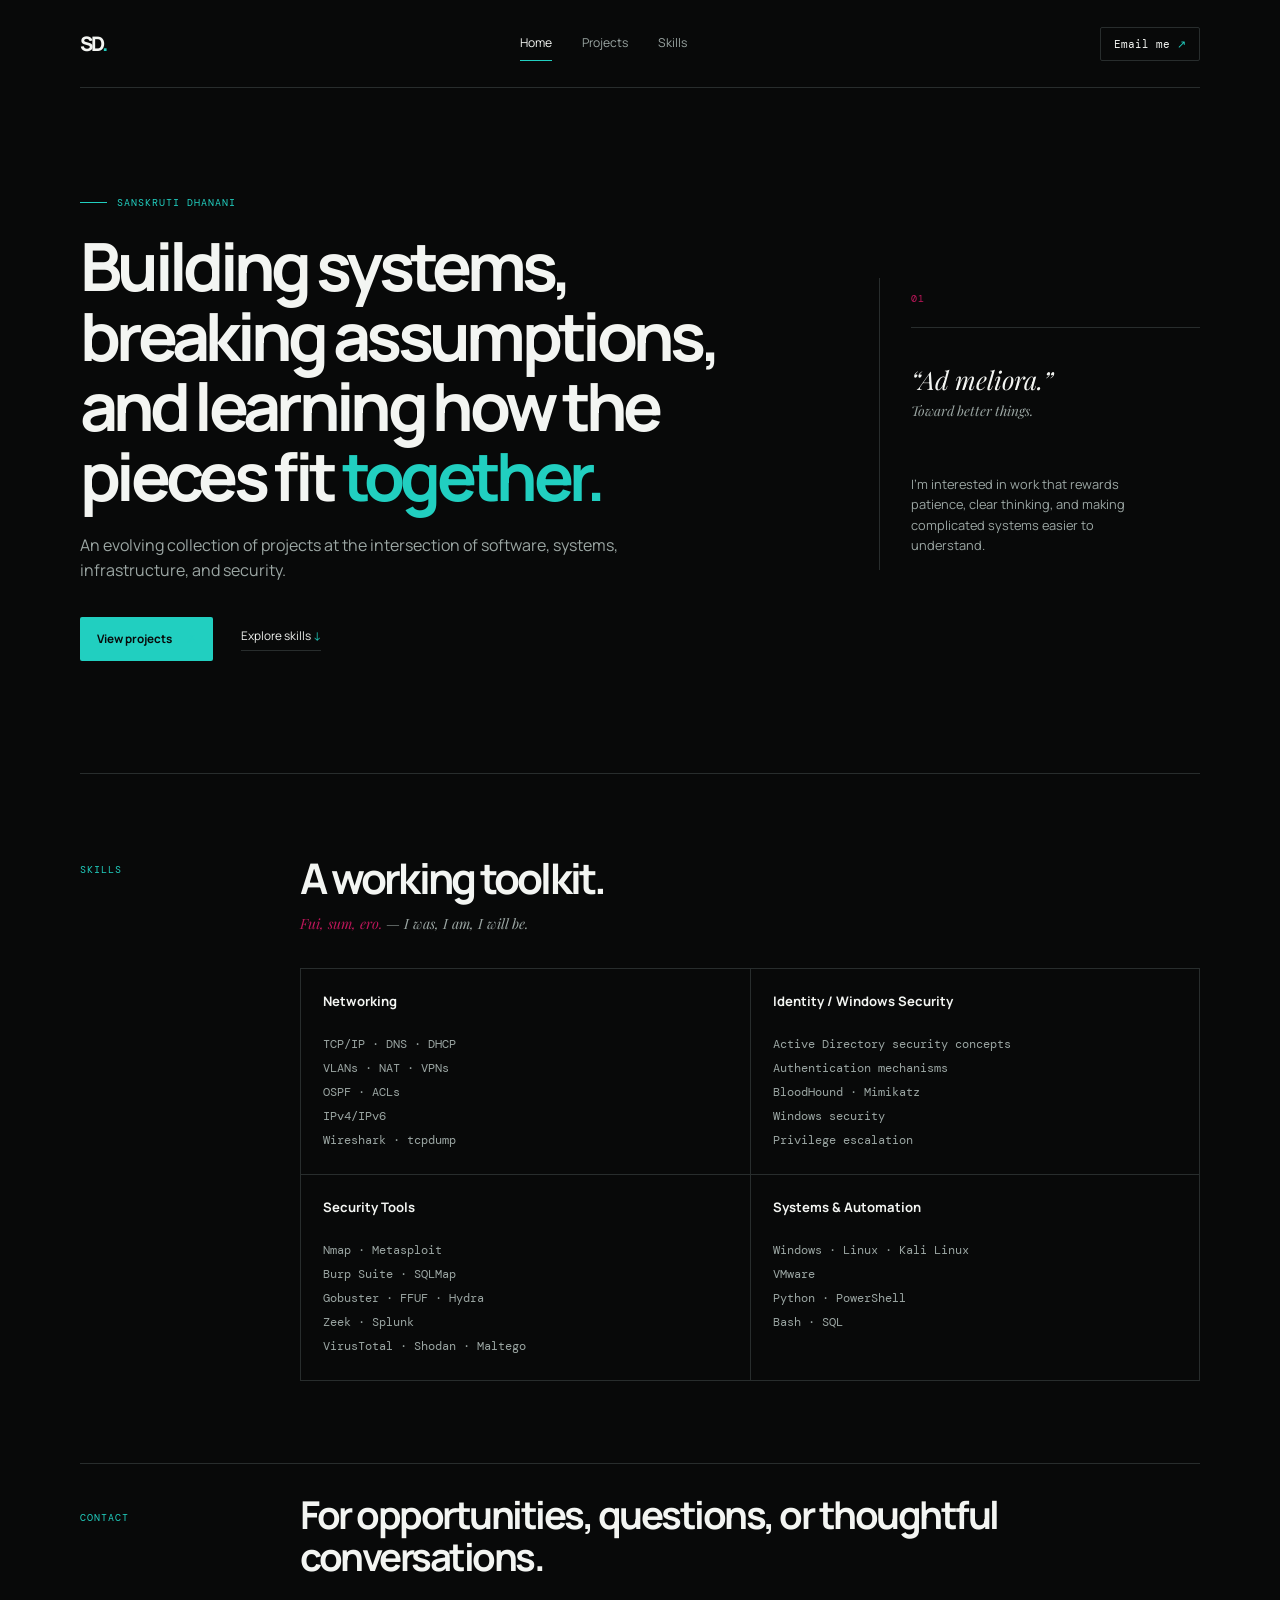
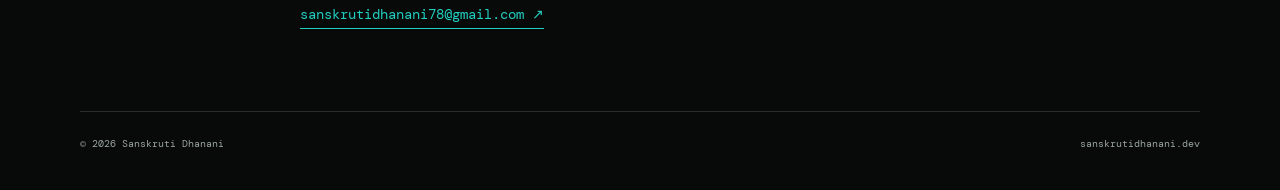
==== commit bcfa95dd: "Add files via upload" ====
--- a/index.html
+++ b/index.html
@@ -7,12 +7,10 @@
   <link href="https://fonts.googleapis.com/css2?family=DM+Mono:wght@400;500&family=Manrope:wght@400;500;600;700;800&family=Playfair+Display:ital,wght@0,500;1,500&display=swap" rel="stylesheet"><link rel="stylesheet" href="styles.css"><link rel="stylesheet" href="fixes.css">
 </head>
 <body>
-  <header class="site-header wrap"><a class="brand" href="index.html">SD<span>.</span></a><nav class="nav-links" aria-label="Main navigation"><a class="active" href="index.html">Home</a><a href="projects.html">Projects</a><a href="#skills">Skills</a><a href="#about">About</a></nav><a class="header-email" href="mailto:sanskrutidhanani78@gmail.com">Email me <span>↗</span></a></header>
+  <header class="site-header wrap"><a class="brand" href="index.html">SD<span>.</span></a><nav class="nav-links" aria-label="Main navigation"><a class="active" href="index.html">Home</a><a href="projects.html">Projects</a><a href="#skills">Skills</a></nav><a class="header-email" href="mailto:sanskrutidhanani78@gmail.com">Email me <span>↗</span></a></header>
   <main>
-    <section class="hero wrap"><div class="hero-copy"><p class="eyebrow"><span class="eyebrow-line"></span> Sanskruti Dhanani</p><h1>Building a stronger foundation in <span>software</span> and systems.</h1><p class="hero-lede">A focused portfolio of projects, experiments, and skills I’m developing across backend engineering, distributed systems, cloud infrastructure, and security.</p><div class="hero-actions"><a class="button button-primary" href="projects.html">View projects <span>↗</span></a><a class="quiet-link" href="#about">A little about me <span>↓</span></a></div></div><aside class="hero-note"><div class="note-index">01</div><div class="note-rule"></div><p class="quote">“Ad meliora.”</p><p class="quote-translation">Toward better things.</p><p class="note-small">I’m interested in work that rewards patience, clear thinking, and making complicated systems easier to understand.</p></aside></section>
-    <section id="about" class="section wrap two-column"><div class="section-label">About</div><div class="section-main"><h2>Learning by building, testing, and explaining.</h2><div class="copy-columns"><p>I’m documenting my path into technical work through hands-on projects rather than trying to present myself as an expert before I’ve earned it.</p><p>My focus is growing from programming fundamentals into reliable backend services, distributed systems, cloud infrastructure, observability, and security. Each project will show what I actually built, measured, and learned.</p></div></div></section>
-    <section id="skills" class="section wrap two-column"><div class="section-label">Skills</div><div class="section-main"><h2>A working toolkit.</h2><div class="skill-grid"><article><h3>Languages</h3><p>Python<br>Go <span class="skill-muted">(developing)</span><br>SQL<br>HTML · CSS · JavaScript</p></article><article><h3>Systems & data</h3><p>Linux · Bash<br>HTTP · TCP/IP · DNS<br>PostgreSQL · Redis<br>Concurrency · queues</p></article><article><h3>Tools & infrastructure</h3><p>Git · GitHub · VS Code<br>Docker · Docker Compose<br>Kubernetes · kind<br>Prometheus · Grafana</p></article><article><h3>Practices</h3><p>Testing and debugging<br>Failure experiments<br>Technical documentation<br>System design fundamentals</p></article></div></div></section>
-    <section class="section wrap featured"><div class="section-label">Featured</div><div class="featured-card"><div><p class="project-kicker">Systems foundations</p><h2>A growing record of experiments.</h2><p>Linux processes, filesystems, networking, and concurrency—captured as small implementations with observations, tests, and clear notes.</p><a class="quiet-link light-link" href="projects.html">See the project archive <span>↗</span></a></div><div class="featured-mark">01<span>/</span>∞</div></div></section>
+    <section class="hero wrap"><div class="hero-copy"><p class="eyebrow"><span class="eyebrow-line"></span> Sanskruti Dhanani</p><h1>Building systems, breaking assumptions, and learning how the pieces fit <span>together.</span></h1><p class="hero-lede">An evolving collection of projects at the intersection of software, systems, infrastructure, and security.</p><div class="hero-actions"><a class="button button-primary" href="projects.html">View projects <span>↗</span></a><a class="quiet-link" href="#skills">Explore skills <span>↓</span></a></div></div><aside class="hero-note"><div class="note-index">01</div><div class="note-rule"></div><p class="quote">“Ad meliora.”</p><p class="quote-translation">Toward better things.</p><p class="note-small">I’m interested in work that rewards patience, clear thinking, and making complicated systems easier to understand.</p></aside></section>
+    <section id="skills" class="section wrap two-column"><div class="section-label">Skills</div><div class="section-main"><h2>A working toolkit.</h2><p class="skill-caption">Fui, sum, ero. <span>— I was, I am, I will be.</span></p><div class="skill-grid"><article><h3>Networking</h3><p>TCP/IP · DNS · DHCP<br>VLANs · NAT · VPNs<br>OSPF · ACLs<br>IPv4/IPv6<br>Wireshark · tcpdump</p></article><article><h3>Identity / Windows Security</h3><p>Active Directory security concepts<br>Authentication mechanisms<br>BloodHound · Mimikatz<br>Windows security<br>Privilege escalation</p></article><article><h3>Security Tools</h3><p>Nmap · Metasploit<br>Burp Suite · SQLMap<br>Gobuster · FFUF · Hydra<br>Zeek · Splunk<br>VirusTotal · Shodan · Maltego</p></article><article><h3>Systems & Automation</h3><p>Windows · Linux · Kali Linux<br>VMware<br>Python · PowerShell<br>Bash · SQL</p></article></div></div></section>
     <section class="section wrap email-section"><div class="email-panel"><p class="section-label">Contact</p><div><h2>For opportunities, questions, or thoughtful conversations.</h2><a class="email-link" href="mailto:sanskrutidhanani78@gmail.com">sanskrutidhanani78@gmail.com <span>↗</span></a></div></div></section>
   </main>
   <footer class="site-footer wrap"><span>© 2026 Sanskruti Dhanani</span><span>sanskrutidhanani.dev</span></footer>
--- a/fixes.css
+++ b/fixes.css
@@ -1 +1,4 @@
 .terminal-rule{height:1px;background:#385256;margin:24px 0 12px}
+.skill-grid{grid-template-columns:repeat(2,minmax(0,1fr))}
+.skill-caption{font:italic .88rem var(--serif);color:var(--pink);margin:12px 0 0}.skill-caption span{color:var(--muted)}
+@media(max-width:760px){.skill-grid{grid-template-columns:1fr}}
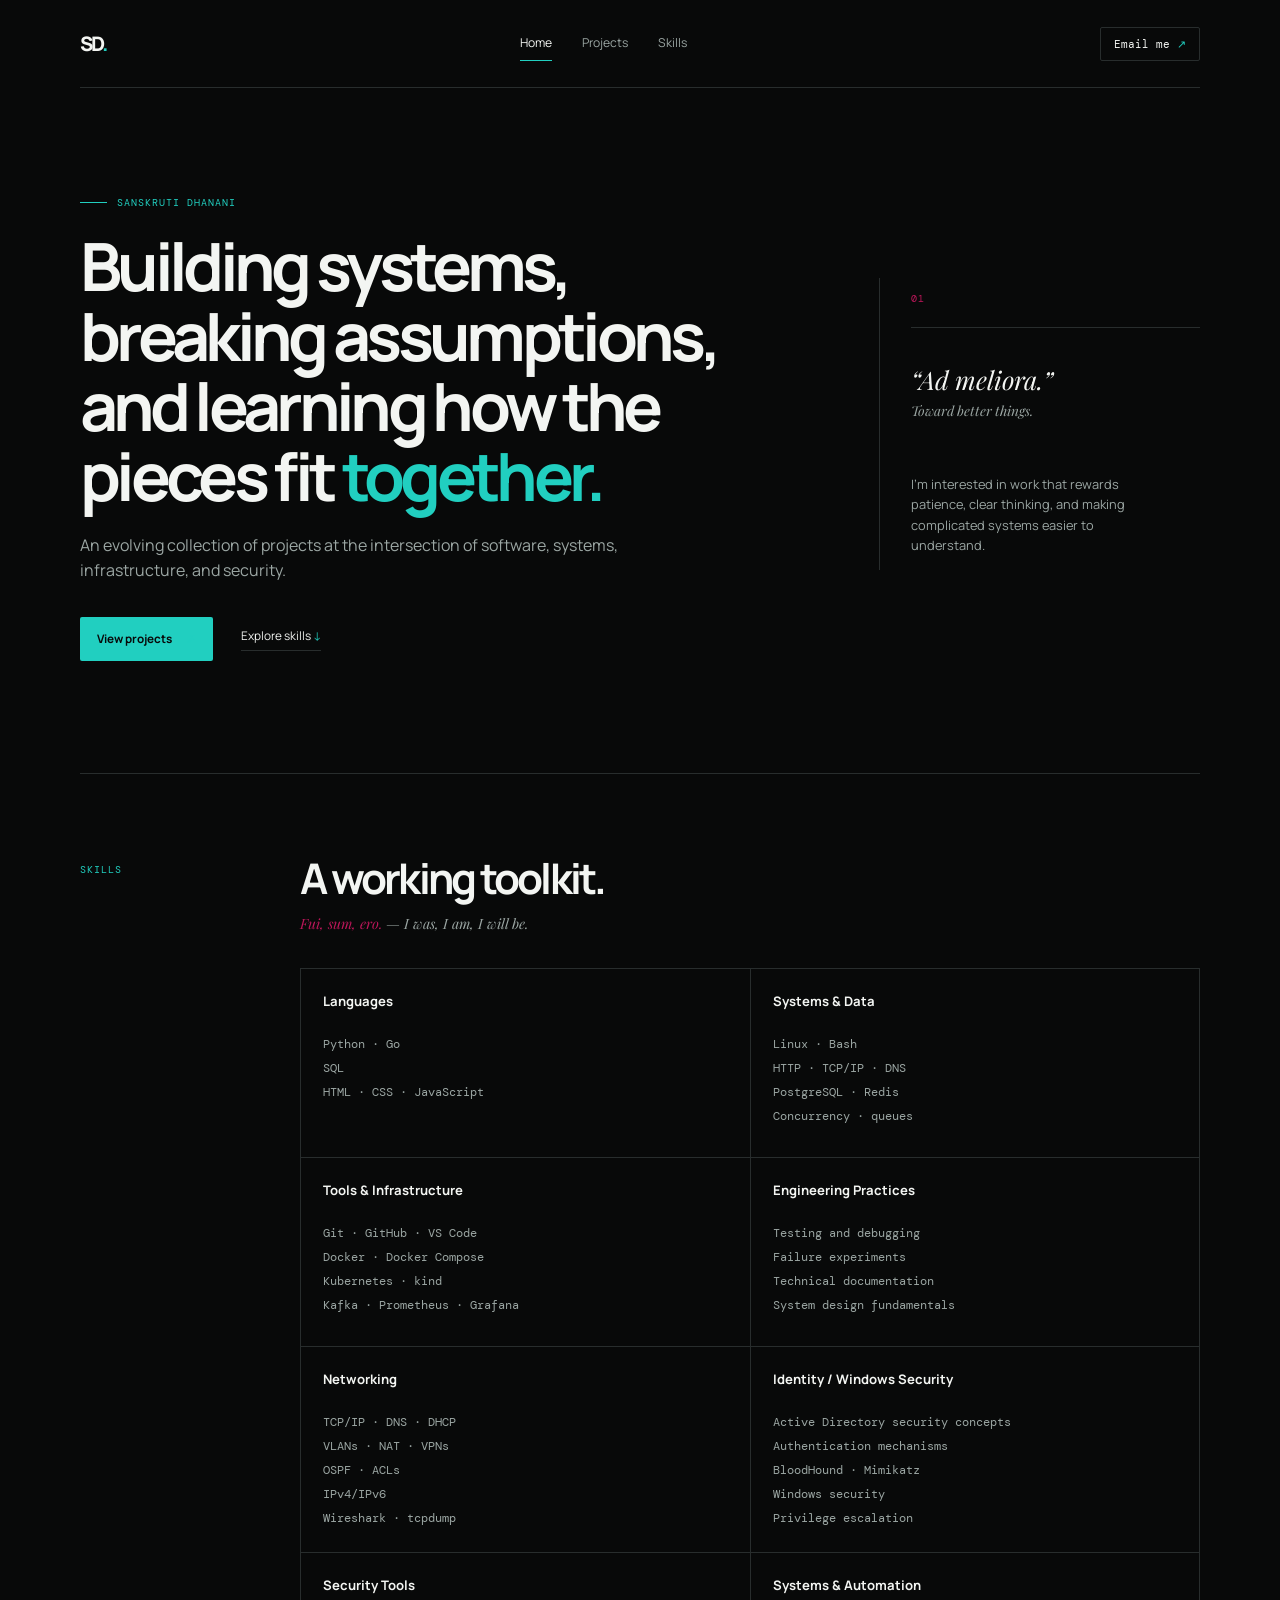
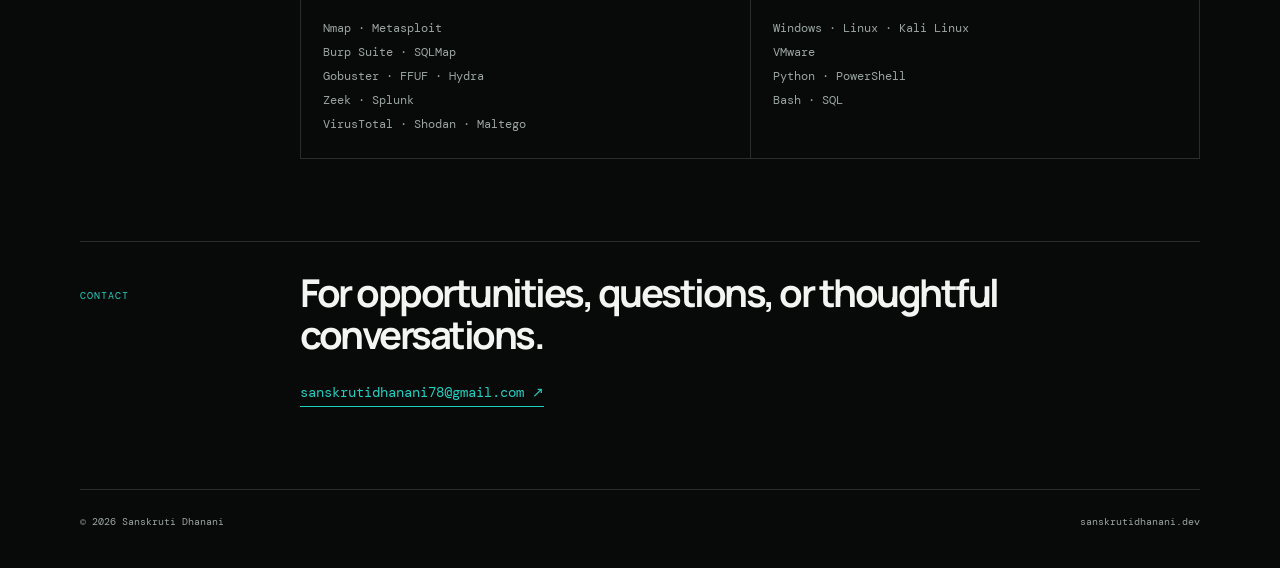
==== commit 571f0504: "Add files via upload" ====
--- a/index.html
+++ b/index.html
@@ -10,7 +10,7 @@
   <header class="site-header wrap"><a class="brand" href="index.html">SD<span>.</span></a><nav class="nav-links" aria-label="Main navigation"><a class="active" href="index.html">Home</a><a href="projects.html">Projects</a><a href="#skills">Skills</a></nav><a class="header-email" href="mailto:sanskrutidhanani78@gmail.com">Email me <span>↗</span></a></header>
   <main>
     <section class="hero wrap"><div class="hero-copy"><p class="eyebrow"><span class="eyebrow-line"></span> Sanskruti Dhanani</p><h1>Building systems, breaking assumptions, and learning how the pieces fit <span>together.</span></h1><p class="hero-lede">An evolving collection of projects at the intersection of software, systems, infrastructure, and security.</p><div class="hero-actions"><a class="button button-primary" href="projects.html">View projects <span>↗</span></a><a class="quiet-link" href="#skills">Explore skills <span>↓</span></a></div></div><aside class="hero-note"><div class="note-index">01</div><div class="note-rule"></div><p class="quote">“Ad meliora.”</p><p class="quote-translation">Toward better things.</p><p class="note-small">I’m interested in work that rewards patience, clear thinking, and making complicated systems easier to understand.</p></aside></section>
-    <section id="skills" class="section wrap two-column"><div class="section-label">Skills</div><div class="section-main"><h2>A working toolkit.</h2><p class="skill-caption">Fui, sum, ero. <span>— I was, I am, I will be.</span></p><div class="skill-grid"><article><h3>Networking</h3><p>TCP/IP · DNS · DHCP<br>VLANs · NAT · VPNs<br>OSPF · ACLs<br>IPv4/IPv6<br>Wireshark · tcpdump</p></article><article><h3>Identity / Windows Security</h3><p>Active Directory security concepts<br>Authentication mechanisms<br>BloodHound · Mimikatz<br>Windows security<br>Privilege escalation</p></article><article><h3>Security Tools</h3><p>Nmap · Metasploit<br>Burp Suite · SQLMap<br>Gobuster · FFUF · Hydra<br>Zeek · Splunk<br>VirusTotal · Shodan · Maltego</p></article><article><h3>Systems & Automation</h3><p>Windows · Linux · Kali Linux<br>VMware<br>Python · PowerShell<br>Bash · SQL</p></article></div></div></section>
+    <section id="skills" class="section wrap two-column"><div class="section-label">Skills</div><div class="section-main"><h2>A working toolkit.</h2><p class="skill-caption">Fui, sum, ero. <span>— I was, I am, I will be.</span></p><div class="skill-grid"><article><h3>Languages</h3><p>Python · Go<br>SQL<br>HTML · CSS · JavaScript</p></article><article><h3>Systems & Data</h3><p>Linux · Bash<br>HTTP · TCP/IP · DNS<br>PostgreSQL · Redis<br>Concurrency · queues</p></article><article><h3>Tools & Infrastructure</h3><p>Git · GitHub · VS Code<br>Docker · Docker Compose<br>Kubernetes · kind<br>Kafka · Prometheus · Grafana</p></article><article><h3>Engineering Practices</h3><p>Testing and debugging<br>Failure experiments<br>Technical documentation<br>System design fundamentals</p></article><article><h3>Networking</h3><p>TCP/IP · DNS · DHCP<br>VLANs · NAT · VPNs<br>OSPF · ACLs<br>IPv4/IPv6<br>Wireshark · tcpdump</p></article><article><h3>Identity / Windows Security</h3><p>Active Directory security concepts<br>Authentication mechanisms<br>BloodHound · Mimikatz<br>Windows security<br>Privilege escalation</p></article><article><h3>Security Tools</h3><p>Nmap · Metasploit<br>Burp Suite · SQLMap<br>Gobuster · FFUF · Hydra<br>Zeek · Splunk<br>VirusTotal · Shodan · Maltego</p></article><article><h3>Systems & Automation</h3><p>Windows · Linux · Kali Linux<br>VMware<br>Python · PowerShell<br>Bash · SQL</p></article></div></div></section>
     <section class="section wrap email-section"><div class="email-panel"><p class="section-label">Contact</p><div><h2>For opportunities, questions, or thoughtful conversations.</h2><a class="email-link" href="mailto:sanskrutidhanani78@gmail.com">sanskrutidhanani78@gmail.com <span>↗</span></a></div></div></section>
   </main>
   <footer class="site-footer wrap"><span>© 2026 Sanskruti Dhanani</span><span>sanskrutidhanani.dev</span></footer>
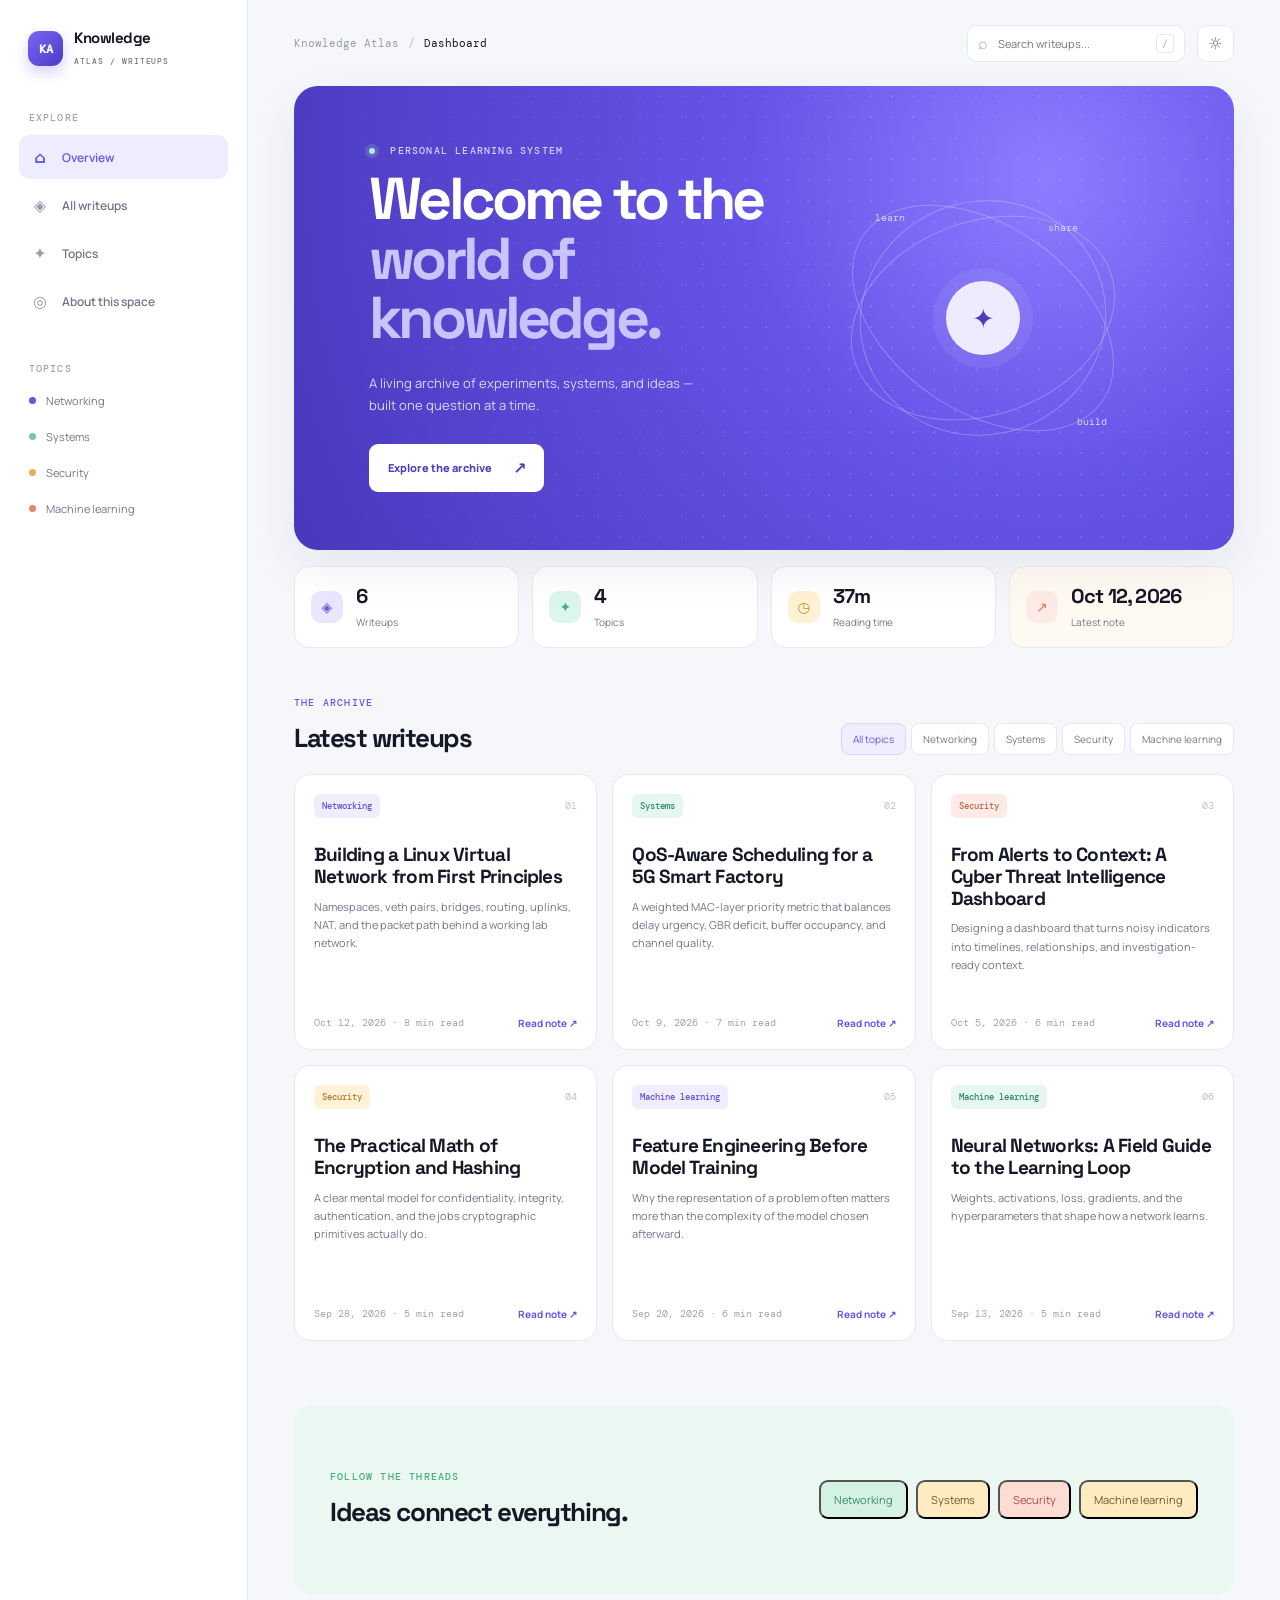
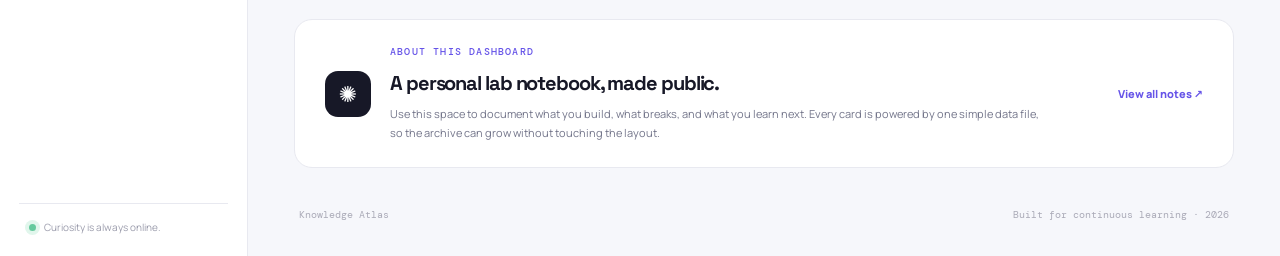
==== commit dfa262b7: "Add files via upload" ====
--- a/index.html
+++ b/index.html
@@ -1,17 +1,100 @@
 <!doctype html>
 <html lang="en">
-<head>
-  <meta charset="utf-8"><meta name="viewport" content="width=device-width, initial-scale=1">
-  <meta name="description" content="Sanskruti Dhanani — software, systems, and infrastructure portfolio."><title>Sanskruti Dhanani — Portfolio</title>
-  <link rel="preconnect" href="https://fonts.googleapis.com"><link rel="preconnect" href="https://fonts.gstatic.com" crossorigin>
-  <link href="https://fonts.googleapis.com/css2?family=DM+Mono:wght@400;500&family=Manrope:wght@400;500;600;700;800&family=Playfair+Display:ital,wght@0,500;1,500&display=swap" rel="stylesheet"><link rel="stylesheet" href="styles.css"><link rel="stylesheet" href="fixes.css">
-</head>
-<body>
-  <header class="site-header wrap"><a class="brand" href="index.html">SD<span>.</span></a><nav class="nav-links" aria-label="Main navigation"><a class="active" href="index.html">Home</a><a href="projects.html">Projects</a><a href="#skills">Skills</a></nav><a class="header-email" href="mailto:sanskrutidhanani78@gmail.com">Email me <span>↗</span></a></header>
-  <main>
-    <section class="hero wrap"><div class="hero-copy"><p class="eyebrow"><span class="eyebrow-line"></span> Sanskruti Dhanani</p><h1>Building systems, breaking assumptions, and learning how the pieces fit <span>together.</span></h1><p class="hero-lede">An evolving collection of projects at the intersection of software, systems, infrastructure, and security.</p><div class="hero-actions"><a class="button button-primary" href="projects.html">View projects <span>↗</span></a><a class="quiet-link" href="#skills">Explore skills <span>↓</span></a></div></div><aside class="hero-note"><div class="note-index">01</div><div class="note-rule"></div><p class="quote">“Ad meliora.”</p><p class="quote-translation">Toward better things.</p><p class="note-small">I’m interested in work that rewards patience, clear thinking, and making complicated systems easier to understand.</p></aside></section>
-    <section id="skills" class="section wrap two-column"><div class="section-label">Skills</div><div class="section-main"><h2>A working toolkit.</h2><p class="skill-caption">Fui, sum, ero. <span>— I was, I am, I will be.</span></p><div class="skill-grid"><article><h3>Languages</h3><p>Python · Go<br>SQL<br>HTML · CSS · JavaScript</p></article><article><h3>Systems & Data</h3><p>Linux · Bash<br>HTTP · TCP/IP · DNS<br>PostgreSQL · Redis<br>Concurrency · queues</p></article><article><h3>Tools & Infrastructure</h3><p>Git · GitHub · VS Code<br>Docker · Docker Compose<br>Kubernetes · kind<br>Kafka · Prometheus · Grafana</p></article><article><h3>Engineering Practices</h3><p>Testing and debugging<br>Failure experiments<br>Technical documentation<br>System design fundamentals</p></article><article><h3>Networking</h3><p>TCP/IP · DNS · DHCP<br>VLANs · NAT · VPNs<br>OSPF · ACLs<br>IPv4/IPv6<br>Wireshark · tcpdump</p></article><article><h3>Identity / Windows Security</h3><p>Active Directory security concepts<br>Authentication mechanisms<br>BloodHound · Mimikatz<br>Windows security<br>Privilege escalation</p></article><article><h3>Security Tools</h3><p>Nmap · Metasploit<br>Burp Suite · SQLMap<br>Gobuster · FFUF · Hydra<br>Zeek · Splunk<br>VirusTotal · Shodan · Maltego</p></article><article><h3>Systems & Automation</h3><p>Windows · Linux · Kali Linux<br>VMware<br>Python · PowerShell<br>Bash · SQL</p></article></div></div></section>
-    <section class="section wrap email-section"><div class="email-panel"><p class="section-label">Contact</p><div><h2>For opportunities, questions, or thoughtful conversations.</h2><a class="email-link" href="mailto:sanskrutidhanani78@gmail.com">sanskrutidhanani78@gmail.com <span>↗</span></a></div></div></section>
-  </main>
-  <footer class="site-footer wrap"><span>© 2026 Sanskruti Dhanani</span><span>sanskrutidhanani.dev</span></footer>
-</body></html>
+  <head>
+    <meta charset="UTF-8" />
+    <meta name="viewport" content="width=device-width, initial-scale=1.0" />
+    <meta name="description" content="A personal knowledge dashboard for technical writeups, systems, networking, security, and machine learning." />
+    <title>Knowledge Atlas · Writeups</title>
+    <link rel="stylesheet" href="styles.css" />
+  </head>
+  <body>
+    <div class="app-shell">
+      <aside class="sidebar">
+        <a class="brand" href="#top" aria-label="Knowledge Atlas home">
+          <span class="brand-mark">KA</span>
+          <span><strong>Knowledge</strong><small>ATLAS / WRITEUPS</small></span>
+        </a>
+
+        <div class="sidebar-section-label">Explore</div>
+        <nav class="nav-list" aria-label="Primary navigation">
+          <a class="nav-item active" href="#top"><span>⌂</span>Overview</a>
+          <a class="nav-item" href="#writeups"><span>◈</span>All writeups</a>
+          <a class="nav-item" href="#topics"><span>✦</span>Topics</a>
+          <a class="nav-item" href="#about"><span>◎</span>About this space</a>
+        </nav>
+
+        <div class="sidebar-section-label">Topics</div>
+        <div class="topic-list" id="sidebarTopics"></div>
+
+        <div class="sidebar-footer">
+          <span class="status-dot"></span>
+          <span>Curiosity is always online.</span>
+        </div>
+      </aside>
+
+      <main class="main-content" id="top">
+        <header class="topbar">
+          <div class="breadcrumb"><span>Knowledge Atlas</span><b>/</b><span>Dashboard</span></div>
+          <div class="topbar-actions">
+            <label class="search-box" for="searchInput">
+              <span>⌕</span>
+              <input id="searchInput" type="search" placeholder="Search writeups..." autocomplete="off" />
+              <kbd>/</kbd>
+            </label>
+            <button class="icon-button" id="themeToggle" title="Toggle theme" aria-label="Toggle theme">☼</button>
+          </div>
+        </header>
+
+        <section class="hero-card" aria-labelledby="heroTitle">
+          <div class="hero-copy">
+            <p class="eyebrow"><span class="pulse"></span> Personal learning system</p>
+            <h1 id="heroTitle">Welcome to the<br /><em>world of knowledge.</em></h1>
+            <p class="hero-description">A living archive of experiments, systems, and ideas — built one question at a time.</p>
+            <a class="primary-button" href="#writeups">Explore the archive <span>↗</span></a>
+          </div>
+          <div class="hero-orbit" aria-hidden="true">
+            <div class="orbit orbit-one"></div><div class="orbit orbit-two"></div><div class="orbit orbit-three"></div>
+            <div class="orbit-core"><span>✦</span></div>
+            <span class="orbit-label label-one">learn</span><span class="orbit-label label-two">build</span><span class="orbit-label label-three">share</span>
+          </div>
+        </section>
+
+        <section class="stats-grid" aria-label="Archive summary">
+          <div class="stat-card"><span class="stat-icon purple">◈</span><div><strong id="writeupCount">0</strong><span>Writeups</span></div></div>
+          <div class="stat-card"><span class="stat-icon mint">✦</span><div><strong id="topicCount">0</strong><span>Topics</span></div></div>
+          <div class="stat-card"><span class="stat-icon amber">◷</span><div><strong id="readingTime">0m</strong><span>Reading time</span></div></div>
+          <div class="stat-card stat-highlight"><span class="stat-icon coral">↗</span><div><strong id="latestDate">—</strong><span>Latest note</span></div></div>
+        </section>
+
+        <section class="section-block" id="writeups">
+          <div class="section-heading">
+            <div><p class="eyebrow">The archive</p><h2>Latest writeups</h2></div>
+            <div class="filter-row" id="filterRow" role="group" aria-label="Filter writeups"></div>
+          </div>
+          <div class="writeup-grid" id="writeupGrid"></div>
+          <div class="empty-state hidden" id="emptyState"><span>⌕</span><h3>No matching writeups</h3><p>Try a different search term or topic.</p></div>
+        </section>
+
+        <section class="topic-band" id="topics">
+          <div><p class="eyebrow">Follow the threads</p><h2>Ideas connect everything.</h2></div>
+          <div class="topic-map" id="topicMap"></div>
+        </section>
+
+        <section class="about-card" id="about">
+          <div class="about-icon">✺</div>
+          <div><p class="eyebrow">About this dashboard</p><h2>A personal lab notebook, made public.</h2><p>Use this space to document what you build, what breaks, and what you learn next. Every card is powered by one simple data file, so the archive can grow without touching the layout.</p></div>
+          <a class="text-link" href="#writeups">View all notes ↗</a>
+        </section>
+
+        <footer class="footer"><span>Knowledge Atlas</span><span>Built for continuous learning · <span id="year"></span></span></footer>
+      </main>
+    </div>
+
+    <dialog class="writeup-modal" id="writeupModal">
+      <button class="modal-close" id="modalClose" aria-label="Close writeup">×</button>
+      <div id="modalContent"></div>
+    </dialog>
+    <script src="writeups.js"></script>
+    <script src="app.js"></script>
+  </body>
+</html>
--- a/styles.css
+++ b/styles.css
@@ -1 +1,27 @@
-:root{--black:#080909;--panel:#101212;--panel-2:#151818;--line:#282d2d;--white:#f3f5f2;--muted:#9ba6a3;--teal:#21cfc0;--pink:#bd175a;--mono:'DM Mono',monospace;--sans:'Manrope',sans-serif;--serif:'Playfair Display',Georgia,serif}*{box-sizing:border-box}html{scroll-behavior:smooth}body{margin:0;background:var(--black);color:var(--white);font-family:var(--sans);line-height:1.6}a{color:inherit;text-decoration:none}button,input,textarea{font:inherit}button{cursor:pointer}.wrap{width:min(1120px,calc(100% - 56px));margin-inline:auto}.site-header{height:88px;display:flex;align-items:center;justify-content:space-between;gap:28px;border-bottom:1px solid var(--line)}.brand{font-size:1.25rem;font-weight:800;letter-spacing:-.1em}.brand span{color:var(--teal)}.nav-links{display:flex;gap:30px;color:var(--muted);font-size:.76rem}.nav-links a{padding:7px 0;border-bottom:1px solid transparent}.nav-links a:hover,.nav-links a.active{color:var(--white);border-color:var(--teal)}.header-email{border:1px solid var(--line);border-radius:2px;background:transparent;color:var(--white);padding:9px 13px;font:11px var(--mono)}.header-email span,.button span,.quiet-link span,.email-link span{color:var(--teal)}.owner-button{cursor:pointer}.hero{min-height:610px;display:grid;grid-template-columns:minmax(0,1.2fr) minmax(250px,.55fr);gap:100px;align-items:center;padding:98px 0 112px}.eyebrow,.project-kicker,.section-label,.project-count,.note-index,.label-hint{font:10px var(--mono);letter-spacing:.1em;text-transform:uppercase}.eyebrow{color:var(--teal);display:flex;align-items:center;gap:10px}.eyebrow-line{width:27px;height:1px;background:var(--teal);display:inline-block}.hero h1,.projects-hero h1{font-size:clamp(2.9rem,5.2vw,5rem);line-height:1.05;letter-spacing:-.07em;max-width:780px;margin:22px 0}.hero h1 span,.projects-hero h1 span{color:var(--teal)}.hero-lede{color:var(--muted);max-width:590px;font-size:1rem}.hero-actions{display:flex;align-items:center;gap:28px;margin-top:33px}.button{border:0;border-radius:2px;padding:13px 17px;font-weight:700;font-size:.73rem;display:inline-flex;gap:14px;align-items:center}.button-primary{background:var(--teal);color:var(--black)}.button-primary:hover{background:var(--white)}.quiet-link{font-size:.74rem;color:var(--white);border-bottom:1px solid var(--line);padding-bottom:4px}.quiet-link:hover{border-color:var(--teal)}.hero-note{border-left:1px solid var(--line);padding:14px 0 14px 31px}.note-index{color:var(--pink)}.note-rule{height:1px;background:var(--line);margin:22px 0 34px}.quote{font:italic 1.6rem var(--serif);margin:0 0 5px}.quote-translation{font:italic .85rem var(--serif);color:var(--muted);margin:0}.note-small{color:var(--muted);font-size:.8rem;margin:55px 0 0;max-width:250px}.section{border-top:1px solid var(--line);padding:82px 0}.two-column{display:grid;grid-template-columns:155px 1fr;gap:65px}.section-label{color:var(--teal);padding-top:7px}.section-main h2,.featured-card h2,.email-panel h2{font-size:clamp(1.8rem,3.3vw,3.35rem);line-height:1.08;letter-spacing:-.065em;margin:0;max-width:700px}.copy-columns{display:grid;grid-template-columns:1fr 1fr;gap:45px;max-width:780px;margin-top:32px}.copy-columns p{color:var(--muted);font-size:.87rem;margin:0}.skill-grid{display:grid;grid-template-columns:repeat(4,1fr);gap:1px;background:var(--line);border:1px solid var(--line);margin-top:35px}.skill-grid article{background:var(--black);min-height:188px;padding:22px}.skill-grid h3{font-size:.82rem;margin:0 0 20px;color:var(--white)}.skill-grid p{font:12px/2 var(--mono);color:var(--muted);margin:0}.skill-muted{color:var(--pink)}.featured{padding-top:0;border-top:0}.featured>.section-label{display:block;border-top:1px solid var(--line);padding-top:30px}.featured-card{background:var(--panel);border:1px solid var(--line);padding:43px 47px;display:flex;justify-content:space-between;gap:40px;margin-top:20px}.featured-card h2{margin:8px 0 12px}.featured-card>div:first-child>p:not(.project-kicker){color:var(--muted);max-width:600px;font-size:.86rem}.light-link{display:inline-block;margin-top:20px}.featured-mark{font:3rem var(--mono);color:var(--pink);align-self:flex-end;white-space:nowrap}.featured-mark span{color:var(--teal);font-size:1.4rem}.email-section{padding-top:0;border-top:0}.email-panel{border-top:1px solid var(--line);padding-top:30px;display:grid;grid-template-columns:155px 1fr;gap:65px}.email-panel h2{font-size:clamp(1.8rem,3vw,3rem)}.email-link{display:inline-block;color:var(--teal);font:14px var(--mono);margin-top:28px;border-bottom:1px solid var(--teal);padding-bottom:5px}.site-footer{border-top:1px solid var(--line);padding:25px 0 40px;display:flex;justify-content:space-between;color:var(--muted);font:10px var(--mono)}.site-footer a:hover{color:var(--teal)}.projects-hero{padding:105px 0 70px}.projects-hero h1{margin:20px 0 16px;max-width:700px}.projects-hero .hero-lede{max-width:420px;margin:0}.projects-toolbar{border-top:1px solid var(--line);border-bottom:1px solid var(--line);padding:16px 0;display:flex;align-items:center}.project-count{color:var(--muted);margin-right:auto}.small-button{padding:10px 14px}.project-grid{display:grid;grid-template-columns:repeat(2,1fr);gap:1px;background:var(--line);border-left:1px solid var(--line);border-right:1px solid var(--line);margin-top:38px}.project-card{background:var(--black);min-height:290px;padding:28px;display:flex;flex-direction:column}.project-card:hover{background:var(--panel)}.project-card-top{display:flex;justify-content:space-between;gap:12px}.project-kicker{color:var(--pink)}.project-card h2{font-size:1.55rem;letter-spacing:-.05em;margin:18px 0 8px}.project-card p{color:var(--muted);font-size:.84rem;max-width:500px}.project-tags{display:flex;flex-wrap:wrap;gap:7px;margin-top:auto;padding-top:24px}.project-tags span{border:1px solid var(--line);color:var(--muted);font:10px var(--mono);padding:5px 7px}.project-card-footer{display:flex;justify-content:space-between;align-items:center;margin-top:20px}.project-link,.delete-project{font:10px var(--mono)}.project-link{color:var(--teal);border-bottom:1px solid var(--teal)}.delete-project{background:none;border:0;color:var(--muted);padding:0}.delete-project:hover{color:var(--pink)}.project-note{display:flex;gap:18px;border-top:1px solid var(--line);padding:34px 0 85px;color:var(--muted);max-width:800px}.project-note strong{color:var(--white);font-size:.83rem}.project-note p{font-size:.8rem;margin:5px 0 12px}.text-button{background:none;border:0;color:var(--teal);font:10px var(--mono);padding:0 18px 0 0}.project-dialog{border:1px solid var(--line);border-radius:2px;padding:0;max-width:560px;width:calc(100% - 32px);background:var(--panel);color:var(--white)}.project-dialog::backdrop{background:#000b}.project-dialog form{padding:32px}.dialog-head{display:flex;justify-content:space-between;margin-bottom:22px}.dialog-head h2{margin:4px 0;font-size:1.8rem;letter-spacing:-.05em}.icon-button{background:none;border:0;color:var(--muted);font-size:1.7rem}.project-dialog label{display:block;font-size:.72rem;margin-top:15px}.project-dialog input,.project-dialog textarea{display:block;width:100%;border:1px solid var(--line);background:var(--black);color:var(--white);border-radius:2px;padding:10px 11px;margin-top:6px;font-size:.8rem;outline-color:var(--teal)}.project-dialog textarea{resize:vertical}.form-row{display:grid;grid-template-columns:1fr 1fr;gap:15px}.dialog-actions{display:flex;justify-content:flex-end;gap:10px;margin-top:26px}.button-ghost{background:transparent;color:var(--white);border:1px solid var(--line)}@media(max-width:760px){.wrap{width:min(100% - 34px,1120px)}.site-header{height:75px}.nav-links{gap:14px;font-size:.68rem}.header-email{display:none}.hero{display:block;padding:70px 0 80px}.hero-note{margin-top:75px;max-width:370px}.two-column,.email-panel{grid-template-columns:1fr;gap:25px}.section{padding:60px 0}.copy-columns,.skill-grid{grid-template-columns:1fr}.skill-grid{gap:1px}.skill-grid article{min-height:auto}.featured-card{display:block;padding:30px}.featured-mark{margin-top:45px}.project-grid{grid-template-columns:1fr}.projects-hero{padding:70px 0 55px}.form-row{grid-template-columns:1fr}.site-footer{display:grid;gap:12px}}
+@import url('https://fonts.googleapis.com/css2?family=DM+Mono:wght@400;500&family=Manrope:wght@400;500;600;700;800&family=Space+Grotesk:wght@500;600;700&display=swap');
+
+:root { --bg:#f6f7fb; --surface:#fff; --surface-soft:#f0f1f7; --ink:#171827; --muted:#73758a; --line:#e8e9f0; --purple:#6654e8; --purple-dark:#5040d1; --mint:#bcebdc; --amber:#ffd89a; --coral:#ffc0b3; --shadow:0 18px 50px rgba(30,25,80,.07); }
+* { box-sizing:border-box; }
+html { scroll-behavior:smooth; }
+body { margin:0; background:var(--bg); color:var(--ink); font-family:Manrope,system-ui,sans-serif; }
+a { color:inherit; text-decoration:none; }
+button,input { font:inherit; }
+.app-shell { min-height:100vh; display:flex; }
+.sidebar { width:248px; flex:0 0 248px; background:var(--surface); border-right:1px solid var(--line); padding:28px 19px 22px; display:flex; flex-direction:column; }
+.brand { display:flex; align-items:center; gap:11px; padding:0 9px 42px; }
+.brand-mark { width:35px; height:35px; border-radius:11px; display:grid; place-items:center; color:white; background:linear-gradient(135deg,#7867f5,#4b3bc6); font:600 12px 'DM Mono',monospace; box-shadow:0 7px 14px rgba(102,84,232,.25); }
+.brand strong { display:block; font:700 15px 'Space Grotesk',sans-serif; letter-spacing:-.03em; }.brand small { color:var(--muted); font:500 8px 'DM Mono',monospace; letter-spacing:.12em; }
+.sidebar-section-label { padding:0 10px; margin:0 0 11px; color:#a2a3b1; font:500 10px 'DM Mono',monospace; text-transform:uppercase; letter-spacing:.11em; }
+.nav-list { display:grid; gap:4px; margin-bottom:39px; }.nav-item { display:flex; align-items:center; gap:13px; padding:11px 12px; border-radius:11px; color:var(--muted); font-size:12px; font-weight:600; transition:.2s; }.nav-item span { width:18px; color:#9a9bab; font-size:16px; text-align:center; }.nav-item:hover,.nav-item.active { color:var(--purple); background:#eeecff; }.nav-item.active span { color:var(--purple); }
+.topic-list { display:grid; gap:7px; }.topic-link { display:flex; align-items:center; gap:10px; padding:7px 10px; color:var(--muted); font-size:11px; }.topic-dot { width:7px; height:7px; border-radius:50%; background:var(--purple); }.topic-link:nth-child(2) .topic-dot { background:#70caa9; }.topic-link:nth-child(3) .topic-dot { background:#e9ad55; }.topic-link:nth-child(4) .topic-dot { background:#e78372; }
+.sidebar-footer { margin-top:auto; display:flex; gap:8px; align-items:center; padding:16px 10px 0; color:#9a9bab; font-size:10px; line-height:1.4; border-top:1px solid var(--line); }.status-dot { width:7px; height:7px; flex:none; background:#66ca9e; border-radius:50%; box-shadow:0 0 0 4px #e1f6ec; }
+.main-content { width:min(100%,1260px); margin:0 auto; padding:0 46px 35px; }.topbar { height:86px; display:flex; align-items:center; justify-content:space-between; gap:20px; }.breadcrumb { color:#9a9bab; font:11px 'DM Mono',monospace; }.breadcrumb b { color:#d0d0d8; padding:0 9px; }.breadcrumb span:last-child { color:var(--ink); }.topbar-actions { display:flex; align-items:center; gap:12px; }.search-box { width:218px; height:37px; padding:0 10px; display:flex; gap:8px; align-items:center; background:var(--surface); border:1px solid var(--line); border-radius:10px; color:#a6a6b3; }.search-box input { flex:1; min-width:0; border:0; outline:0; background:transparent; color:var(--ink); font-size:11px; }.search-box kbd { border:1px solid var(--line); padding:2px 5px; border-radius:4px; color:#aaa; font:10px 'DM Mono',monospace; }.icon-button { width:37px; height:37px; border:1px solid var(--line); border-radius:10px; background:var(--surface); color:var(--muted); cursor:pointer; }
+.hero-card { min-height:390px; display:flex; align-items:center; justify-content:space-between; overflow:hidden; position:relative; padding:58px 8%; border-radius:24px; color:white; background:radial-gradient(circle at 80% 20%,#8c7dff 0,#6554e8 36%,#4938bb 100%); box-shadow:var(--shadow); }.hero-card:after { content:''; position:absolute; inset:0; opacity:.16; background-image:radial-gradient(#fff 1px,transparent 1px); background-size:21px 21px; mask-image:linear-gradient(90deg,transparent,black 60%); }.hero-copy { position:relative; z-index:1; max-width:530px; }.eyebrow { margin:0 0 12px; color:var(--purple); font:500 10px 'DM Mono',monospace; letter-spacing:.12em; text-transform:uppercase; }.hero-card .eyebrow { color:#d7d2ff; }.pulse { display:inline-block; width:6px; height:6px; margin-right:8px; border-radius:50%; background:#aef0d7; box-shadow:0 0 0 4px rgba(174,240,215,.16); }.hero-card h1 { margin:0; font:700 clamp(37px,4.8vw,59px)/1.01 'Space Grotesk',sans-serif; letter-spacing:-.065em; }.hero-card h1 em { color:#c9c4ff; font-style:normal; }.hero-description { max-width:340px; margin:24px 0 28px; color:#dbd8ff; font-size:13px; line-height:1.7; }.primary-button { display:inline-flex; gap:21px; align-items:center; padding:13px 17px 13px 19px; border-radius:9px; color:#4e3cc0; background:#fff; font-size:11px; font-weight:800; }.primary-button span { font-size:16px; }.hero-orbit { position:relative; z-index:1; width:310px; height:270px; margin-right:4%; }.orbit { position:absolute; border:1px solid rgba(255,255,255,.25); border-radius:50%; transform:rotate(-20deg); }.orbit-one { inset:18px 20px; }.orbit-two { inset:42px -2px; transform:rotate(35deg); }.orbit-three { inset:-1px 47px; transform:rotate(70deg); }.orbit-core { position:absolute; top:50%; left:50%; width:74px; height:74px; transform:translate(-50%,-50%); display:grid; place-items:center; border:1px solid rgba(255,255,255,.3); border-radius:50%; color:#4e3cc0; background:#eeeaff; box-shadow:0 0 0 13px rgba(255,255,255,.07); }.orbit-core span { font-size:27px; }.orbit-label { position:absolute; color:#dad6ff; font:10px 'DM Mono',monospace; }.label-one { top:28px; left:36px; }.label-two { right:20px; bottom:25px; }.label-three { top:38px; right:49px; }
+.stats-grid { display:grid; grid-template-columns:repeat(4,1fr); gap:13px; margin:16px 0 48px; }.stat-card { display:flex; align-items:center; gap:13px; min-height:82px; padding:16px; border:1px solid var(--line); border-radius:15px; background:var(--surface); }.stat-icon { width:32px; height:32px; display:grid; place-items:center; border-radius:10px; font-size:14px; }.stat-icon.purple { background:#e9e6ff; color:#6958df; }.stat-icon.mint { background:#dcf6ec; color:#47ad84; }.stat-icon.amber { background:#fff1d3; color:#cb8a29; }.stat-icon.coral { background:#ffebe6; color:#df7763; }.stat-card strong { display:block; font:700 20px 'Space Grotesk'; letter-spacing:-.04em; }.stat-card div span { color:var(--muted); font-size:10px; }.stat-highlight { background:#fffaf1; }
+.section-block { margin-bottom:64px; }.section-heading { display:flex; align-items:end; justify-content:space-between; gap:18px; margin-bottom:19px; }.section-heading h2,.topic-band h2,.about-card h2 { margin:0; font:700 26px 'Space Grotesk'; letter-spacing:-.055em; }.filter-row { display:flex; gap:5px; flex-wrap:wrap; justify-content:flex-end; }.filter-button { padding:8px 11px; border:1px solid var(--line); border-radius:8px; color:var(--muted); background:var(--surface); font-size:10px; cursor:pointer; }.filter-button.active,.filter-button:hover { color:var(--purple); border-color:#d8d4ff; background:#efedff; }.writeup-grid { display:grid; grid-template-columns:repeat(3,1fr); gap:15px; }.writeup-card { min-height:276px; padding:19px; display:flex; flex-direction:column; border:1px solid var(--line); border-radius:16px; background:var(--surface); transition:.23s; cursor:pointer; }.writeup-card:hover { transform:translateY(-4px); box-shadow:var(--shadow); border-color:#d9d4ff; }.card-top { display:flex; justify-content:space-between; align-items:center; }.tag { padding:6px 8px; border-radius:6px; color:#6453d4; background:#efedff; font:500 9px 'DM Mono',monospace; }.tag.mint { color:#328768; background:#e6f7ef; }.tag.amber { color:#b37a24; background:#fff2d8; }.tag.coral { color:#bf6556; background:#ffebe6; }.card-index { color:#c0bfca; font:10px 'DM Mono',monospace; }.writeup-card h3 { margin:26px 0 10px; font:700 19px/1.15 'Space Grotesk'; letter-spacing:-.04em; }.writeup-card p { margin:0; color:var(--muted); font-size:11px; line-height:1.65; }.card-footer { display:flex; align-items:center; justify-content:space-between; margin-top:auto; padding-top:18px; color:#a2a2b1; font:10px 'DM Mono',monospace; }.read-link { color:var(--purple); font-family:Manrope,sans-serif; font-weight:700; }.empty-state { padding:52px; text-align:center; border:1px dashed #d9d9e4; border-radius:15px; color:var(--muted); }.empty-state span { font-size:24px; color:var(--purple); }.empty-state h3 { margin:10px 0 4px; color:var(--ink); }.empty-state p { margin:0; font-size:12px; }.hidden { display:none !important; }
+.topic-band { min-height:190px; display:flex; align-items:center; justify-content:space-between; gap:25px; margin-bottom:24px; padding:30px 36px; border-radius:18px; background:#eaf8f1; }.topic-band .eyebrow { color:#46a981; }.topic-map { display:flex; flex-wrap:wrap; justify-content:flex-end; gap:8px; max-width:480px; }.topic-pill { padding:10px 13px; border-radius:9px; color:#37896a; background:#d5f1e3; font-size:11px; }.topic-pill:nth-child(2n) { color:#6c5a22; background:#ffebc0; }.topic-pill:nth-child(3n) { color:#a44c40; background:#ffdcd3; }
+.about-card { display:flex; align-items:center; gap:19px; padding:25px 30px; border:1px solid var(--line); border-radius:18px; background:var(--surface); }.about-icon { width:46px; height:46px; flex:none; display:grid; place-items:center; border-radius:13px; color:#fff; background:var(--ink); font-size:22px; }.about-card p:not(.eyebrow) { max-width:650px; margin:9px 0 0; color:var(--muted); font-size:11px; line-height:1.7; }.about-card h2 { font-size:20px; }.text-link { margin-left:auto; flex:none; color:var(--purple); font-size:11px; font-weight:800; }.footer { display:flex; justify-content:space-between; margin-top:40px; padding:0 5px; color:#aaaab7; font:10px 'DM Mono',monospace; }
+.writeup-modal { width:min(680px,calc(100% - 32px)); padding:0; border:0; border-radius:19px; background:var(--surface); color:var(--ink); box-shadow:0 25px 100px rgba(20,20,60,.25); }.writeup-modal::backdrop { background:rgba(22,19,53,.47); backdrop-filter:blur(4px); }.modal-close { position:absolute; right:17px; top:13px; width:30px; height:30px; border:0; border-radius:50%; color:var(--muted); background:var(--surface-soft); font-size:21px; cursor:pointer; }.modal-body { padding:36px 40px 40px; }.modal-body .tag { display:inline-block; }.modal-body h2 { max-width:520px; margin:21px 0 12px; font:700 31px/1.1 'Space Grotesk'; letter-spacing:-.06em; }.modal-meta { color:var(--muted); font:10px 'DM Mono',monospace; }.modal-body .modal-copy { margin-top:28px; color:var(--muted); font-size:13px; line-height:1.85; }.modal-body .modal-copy p { margin:0 0 14px; }.modal-body .modal-copy code { padding:2px 5px; border-radius:4px; color:var(--purple-dark); background:#efedff; font:11px 'DM Mono',monospace; }
+body.dark { --bg:#151523; --surface:#202033; --surface-soft:#2a2a40; --ink:#f2f1fa; --muted:#aaa9bc; --line:#33334a; --shadow:0 18px 50px rgba(0,0,0,.2); }.dark .sidebar,.dark .search-box,.dark .icon-button,.dark .stat-card,.dark .writeup-card,.dark .about-card { background:var(--surface); }.dark .hero-card { box-shadow:none; }.dark .stat-highlight { background:#2a2833; }.dark .topic-band { background:#1d3a31; }.dark .filter-button { background:var(--surface); }.dark .modal-body { background:var(--surface); }
+@media (max-width:960px) { .sidebar { width:205px; flex-basis:205px; }.main-content { padding:0 26px 30px; }.writeup-grid { grid-template-columns:repeat(2,1fr); }.hero-orbit { opacity:.75; margin-right:-50px; }.stats-grid { grid-template-columns:repeat(2,1fr); } }
+@media (max-width:680px) { .app-shell { display:block; }.sidebar { width:100%; height:auto; padding:17px 16px; border-right:0; border-bottom:1px solid var(--line); }.brand { padding:0 4px 15px; }.sidebar-section-label,.nav-list,.topic-list,.sidebar-footer { display:none; }.main-content { padding:0 16px 25px; }.topbar { height:74px; }.breadcrumb { display:none; }.topbar-actions { width:100%; }.search-box { flex:1; }.hero-card { min-height:460px; align-items:flex-start; padding:39px 27px; }.hero-card h1 { font-size:43px; }.hero-orbit { position:absolute; right:-83px; bottom:-23px; opacity:.65; transform:scale(.82); }.stats-grid { gap:8px; margin-bottom:38px; }.stat-card { padding:12px; gap:8px; }.stat-card strong { font-size:17px; }.section-heading { display:block; }.filter-row { justify-content:flex-start; margin-top:16px; }.writeup-grid { grid-template-columns:1fr; }.topic-band { display:block; padding:25px; }.topic-map { justify-content:flex-start; margin-top:20px; }.about-card { align-items:flex-start; flex-wrap:wrap; padding:22px; }.text-link { margin-left:65px; }.footer { display:block; line-height:1.8; }.modal-body { padding:31px 23px 28px; }.modal-body h2 { font-size:27px; } }
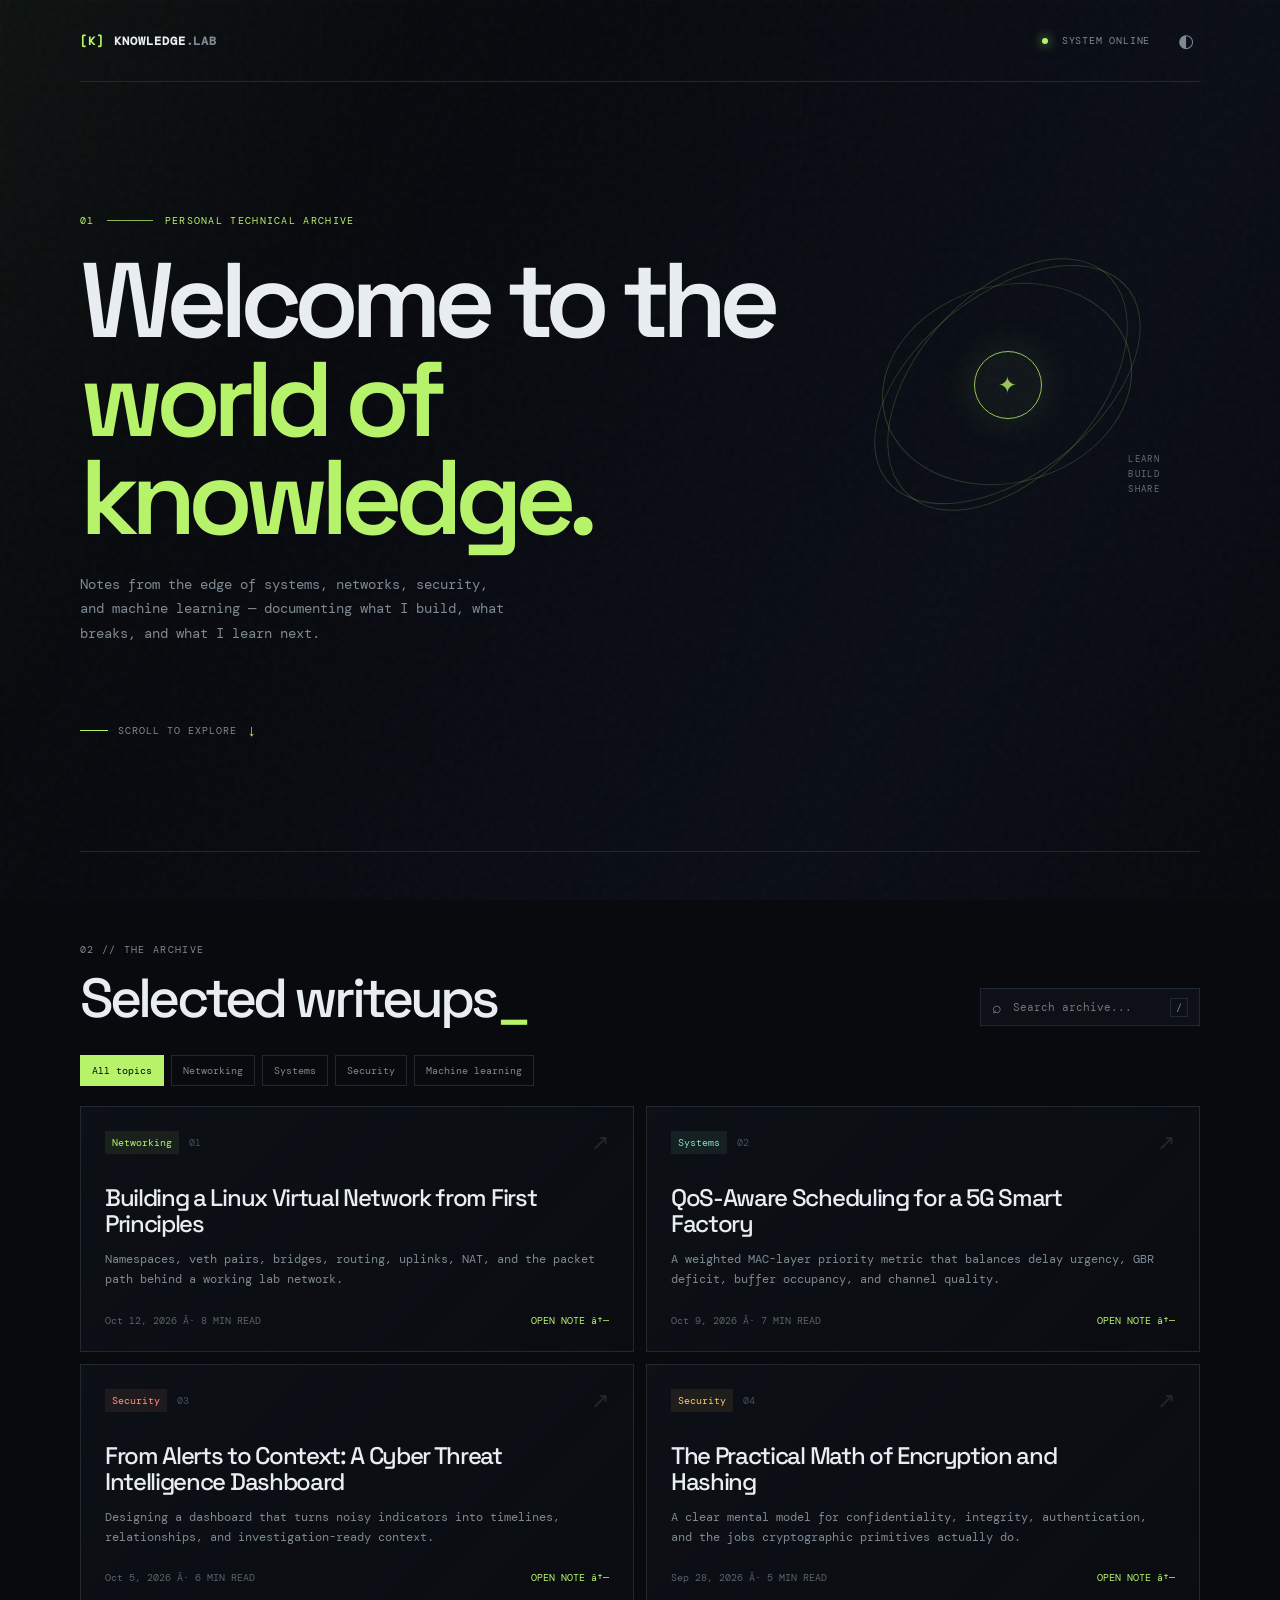
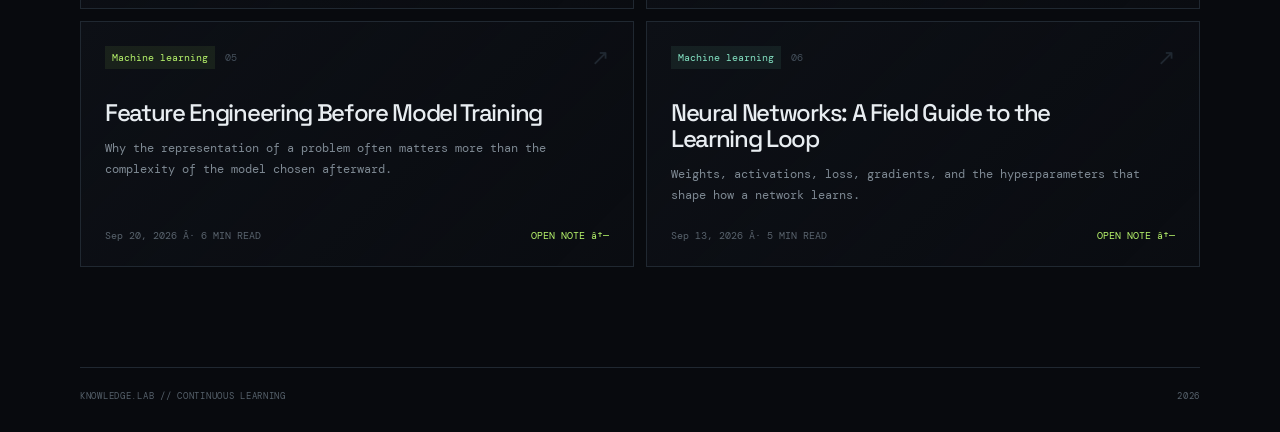
==== commit b0e0d18f: "Add files via upload" ====
--- a/index.html
+++ b/index.html
@@ -3,97 +3,36 @@
   <head>
     <meta charset="UTF-8" />
     <meta name="viewport" content="width=device-width, initial-scale=1.0" />
-    <meta name="description" content="A personal knowledge dashboard for technical writeups, systems, networking, security, and machine learning." />
-    <title>Knowledge Atlas · Writeups</title>
+    <meta name="description" content="Technical writeups on networking, systems, security, and machine learning." />
+    <title>Knowledge // Writeups</title>
     <link rel="stylesheet" href="styles.css" />
   </head>
   <body>
-    <div class="app-shell">
-      <aside class="sidebar">
-        <a class="brand" href="#top" aria-label="Knowledge Atlas home">
-          <span class="brand-mark">KA</span>
-          <span><strong>Knowledge</strong><small>ATLAS / WRITEUPS</small></span>
-        </a>
-
-        <div class="sidebar-section-label">Explore</div>
-        <nav class="nav-list" aria-label="Primary navigation">
-          <a class="nav-item active" href="#top"><span>⌂</span>Overview</a>
-          <a class="nav-item" href="#writeups"><span>◈</span>All writeups</a>
-          <a class="nav-item" href="#topics"><span>✦</span>Topics</a>
-          <a class="nav-item" href="#about"><span>◎</span>About this space</a>
-        </nav>
-
-        <div class="sidebar-section-label">Topics</div>
-        <div class="topic-list" id="sidebarTopics"></div>
-
-        <div class="sidebar-footer">
-          <span class="status-dot"></span>
-          <span>Curiosity is always online.</span>
+    <div class="site-grid" aria-hidden="true"></div>
+    <header class="topbar">
+      <a class="brand" href="#top"><span class="brand-symbol">[K]</span><span>KNOWLEDGE<span class="brand-dim">.LAB</span></span></a>
+      <div class="topbar-right"><span class="system-status"><i></i> SYSTEM ONLINE</span><button class="theme-button" id="themeToggle" aria-label="Toggle theme">◐</button></div>
+    </header>
+    <main id="top">
+      <section class="entry-section">
+        <div class="entry-kicker"><span>01</span><b></b><span>PERSONAL TECHNICAL ARCHIVE</span></div>
+        <h1>Welcome to the<br /><span>world of knowledge.</span></h1>
+        <p class="entry-intro">Notes from the edge of systems, networks, security, and machine learning — documenting what I build, what breaks, and what I learn next.</p>
+        <a class="scroll-cue" href="#writeups"><span class="scroll-line"></span>SCROLL TO EXPLORE <strong>↓</strong></a>
+        <div class="entry-orb" aria-hidden="true"><span class="orb-core">✦</span><span class="orb-ring ring-a"></span><span class="orb-ring ring-b"></span><span class="orb-ring ring-c"></span><small>LEARN<br />BUILD<br />SHARE</small></div>
+      </section>
+      <section class="writeups-section" id="writeups">
+        <div class="section-header">
+          <div><div class="section-label">02 // THE ARCHIVE</div><h2>Selected writeups<span class="accent">_</span></h2></div>
+          <label class="search-box" for="searchInput"><span>⌕</span><input id="searchInput" type="search" placeholder="Search archive..." autocomplete="off" /><kbd>/</kbd></label>
         </div>
-      </aside>
-
-      <main class="main-content" id="top">
-        <header class="topbar">
-          <div class="breadcrumb"><span>Knowledge Atlas</span><b>/</b><span>Dashboard</span></div>
-          <div class="topbar-actions">
-            <label class="search-box" for="searchInput">
-              <span>⌕</span>
-              <input id="searchInput" type="search" placeholder="Search writeups..." autocomplete="off" />
-              <kbd>/</kbd>
-            </label>
-            <button class="icon-button" id="themeToggle" title="Toggle theme" aria-label="Toggle theme">☼</button>
-          </div>
-        </header>
-
-        <section class="hero-card" aria-labelledby="heroTitle">
-          <div class="hero-copy">
-            <p class="eyebrow"><span class="pulse"></span> Personal learning system</p>
-            <h1 id="heroTitle">Welcome to the<br /><em>world of knowledge.</em></h1>
-            <p class="hero-description">A living archive of experiments, systems, and ideas — built one question at a time.</p>
-            <a class="primary-button" href="#writeups">Explore the archive <span>↗</span></a>
-          </div>
-          <div class="hero-orbit" aria-hidden="true">
-            <div class="orbit orbit-one"></div><div class="orbit orbit-two"></div><div class="orbit orbit-three"></div>
-            <div class="orbit-core"><span>✦</span></div>
-            <span class="orbit-label label-one">learn</span><span class="orbit-label label-two">build</span><span class="orbit-label label-three">share</span>
-          </div>
-        </section>
-
-        <section class="stats-grid" aria-label="Archive summary">
-          <div class="stat-card"><span class="stat-icon purple">◈</span><div><strong id="writeupCount">0</strong><span>Writeups</span></div></div>
-          <div class="stat-card"><span class="stat-icon mint">✦</span><div><strong id="topicCount">0</strong><span>Topics</span></div></div>
-          <div class="stat-card"><span class="stat-icon amber">◷</span><div><strong id="readingTime">0m</strong><span>Reading time</span></div></div>
-          <div class="stat-card stat-highlight"><span class="stat-icon coral">↗</span><div><strong id="latestDate">—</strong><span>Latest note</span></div></div>
-        </section>
-
-        <section class="section-block" id="writeups">
-          <div class="section-heading">
-            <div><p class="eyebrow">The archive</p><h2>Latest writeups</h2></div>
-            <div class="filter-row" id="filterRow" role="group" aria-label="Filter writeups"></div>
-          </div>
-          <div class="writeup-grid" id="writeupGrid"></div>
-          <div class="empty-state hidden" id="emptyState"><span>⌕</span><h3>No matching writeups</h3><p>Try a different search term or topic.</p></div>
-        </section>
-
-        <section class="topic-band" id="topics">
-          <div><p class="eyebrow">Follow the threads</p><h2>Ideas connect everything.</h2></div>
-          <div class="topic-map" id="topicMap"></div>
-        </section>
-
-        <section class="about-card" id="about">
-          <div class="about-icon">✺</div>
-          <div><p class="eyebrow">About this dashboard</p><h2>A personal lab notebook, made public.</h2><p>Use this space to document what you build, what breaks, and what you learn next. Every card is powered by one simple data file, so the archive can grow without touching the layout.</p></div>
-          <a class="text-link" href="#writeups">View all notes ↗</a>
-        </section>
-
-        <footer class="footer"><span>Knowledge Atlas</span><span>Built for continuous learning · <span id="year"></span></span></footer>
-      </main>
-    </div>
-
-    <dialog class="writeup-modal" id="writeupModal">
-      <button class="modal-close" id="modalClose" aria-label="Close writeup">×</button>
-      <div id="modalContent"></div>
-    </dialog>
+        <div class="filter-row" id="filterRow" role="group" aria-label="Filter writeups"></div>
+        <div class="writeup-grid" id="writeupGrid"></div>
+        <div class="empty-state hidden" id="emptyState"><span>∅</span><p>NO MATCHING NOTES FOUND</p></div>
+      </section>
+    </main>
+    <footer class="footer"><span>KNOWLEDGE.LAB // CONTINUOUS LEARNING</span><span id="year"></span></footer>
+    <dialog class="writeup-modal" id="writeupModal"><button class="modal-close" id="modalClose" aria-label="Close writeup">×</button><div id="modalContent"></div></dialog>
     <script src="writeups.js"></script>
     <script src="app.js"></script>
   </body>
--- a/styles.css
+++ b/styles.css
@@ -1,27 +1,2 @@
-@import url('https://fonts.googleapis.com/css2?family=DM+Mono:wght@400;500&family=Manrope:wght@400;500;600;700;800&family=Space+Grotesk:wght@500;600;700&display=swap');
-
-:root { --bg:#f6f7fb; --surface:#fff; --surface-soft:#f0f1f7; --ink:#171827; --muted:#73758a; --line:#e8e9f0; --purple:#6654e8; --purple-dark:#5040d1; --mint:#bcebdc; --amber:#ffd89a; --coral:#ffc0b3; --shadow:0 18px 50px rgba(30,25,80,.07); }
-* { box-sizing:border-box; }
-html { scroll-behavior:smooth; }
-body { margin:0; background:var(--bg); color:var(--ink); font-family:Manrope,system-ui,sans-serif; }
-a { color:inherit; text-decoration:none; }
-button,input { font:inherit; }
-.app-shell { min-height:100vh; display:flex; }
-.sidebar { width:248px; flex:0 0 248px; background:var(--surface); border-right:1px solid var(--line); padding:28px 19px 22px; display:flex; flex-direction:column; }
-.brand { display:flex; align-items:center; gap:11px; padding:0 9px 42px; }
-.brand-mark { width:35px; height:35px; border-radius:11px; display:grid; place-items:center; color:white; background:linear-gradient(135deg,#7867f5,#4b3bc6); font:600 12px 'DM Mono',monospace; box-shadow:0 7px 14px rgba(102,84,232,.25); }
-.brand strong { display:block; font:700 15px 'Space Grotesk',sans-serif; letter-spacing:-.03em; }.brand small { color:var(--muted); font:500 8px 'DM Mono',monospace; letter-spacing:.12em; }
-.sidebar-section-label { padding:0 10px; margin:0 0 11px; color:#a2a3b1; font:500 10px 'DM Mono',monospace; text-transform:uppercase; letter-spacing:.11em; }
-.nav-list { display:grid; gap:4px; margin-bottom:39px; }.nav-item { display:flex; align-items:center; gap:13px; padding:11px 12px; border-radius:11px; color:var(--muted); font-size:12px; font-weight:600; transition:.2s; }.nav-item span { width:18px; color:#9a9bab; font-size:16px; text-align:center; }.nav-item:hover,.nav-item.active { color:var(--purple); background:#eeecff; }.nav-item.active span { color:var(--purple); }
-.topic-list { display:grid; gap:7px; }.topic-link { display:flex; align-items:center; gap:10px; padding:7px 10px; color:var(--muted); font-size:11px; }.topic-dot { width:7px; height:7px; border-radius:50%; background:var(--purple); }.topic-link:nth-child(2) .topic-dot { background:#70caa9; }.topic-link:nth-child(3) .topic-dot { background:#e9ad55; }.topic-link:nth-child(4) .topic-dot { background:#e78372; }
-.sidebar-footer { margin-top:auto; display:flex; gap:8px; align-items:center; padding:16px 10px 0; color:#9a9bab; font-size:10px; line-height:1.4; border-top:1px solid var(--line); }.status-dot { width:7px; height:7px; flex:none; background:#66ca9e; border-radius:50%; box-shadow:0 0 0 4px #e1f6ec; }
-.main-content { width:min(100%,1260px); margin:0 auto; padding:0 46px 35px; }.topbar { height:86px; display:flex; align-items:center; justify-content:space-between; gap:20px; }.breadcrumb { color:#9a9bab; font:11px 'DM Mono',monospace; }.breadcrumb b { color:#d0d0d8; padding:0 9px; }.breadcrumb span:last-child { color:var(--ink); }.topbar-actions { display:flex; align-items:center; gap:12px; }.search-box { width:218px; height:37px; padding:0 10px; display:flex; gap:8px; align-items:center; background:var(--surface); border:1px solid var(--line); border-radius:10px; color:#a6a6b3; }.search-box input { flex:1; min-width:0; border:0; outline:0; background:transparent; color:var(--ink); font-size:11px; }.search-box kbd { border:1px solid var(--line); padding:2px 5px; border-radius:4px; color:#aaa; font:10px 'DM Mono',monospace; }.icon-button { width:37px; height:37px; border:1px solid var(--line); border-radius:10px; background:var(--surface); color:var(--muted); cursor:pointer; }
-.hero-card { min-height:390px; display:flex; align-items:center; justify-content:space-between; overflow:hidden; position:relative; padding:58px 8%; border-radius:24px; color:white; background:radial-gradient(circle at 80% 20%,#8c7dff 0,#6554e8 36%,#4938bb 100%); box-shadow:var(--shadow); }.hero-card:after { content:''; position:absolute; inset:0; opacity:.16; background-image:radial-gradient(#fff 1px,transparent 1px); background-size:21px 21px; mask-image:linear-gradient(90deg,transparent,black 60%); }.hero-copy { position:relative; z-index:1; max-width:530px; }.eyebrow { margin:0 0 12px; color:var(--purple); font:500 10px 'DM Mono',monospace; letter-spacing:.12em; text-transform:uppercase; }.hero-card .eyebrow { color:#d7d2ff; }.pulse { display:inline-block; width:6px; height:6px; margin-right:8px; border-radius:50%; background:#aef0d7; box-shadow:0 0 0 4px rgba(174,240,215,.16); }.hero-card h1 { margin:0; font:700 clamp(37px,4.8vw,59px)/1.01 'Space Grotesk',sans-serif; letter-spacing:-.065em; }.hero-card h1 em { color:#c9c4ff; font-style:normal; }.hero-description { max-width:340px; margin:24px 0 28px; color:#dbd8ff; font-size:13px; line-height:1.7; }.primary-button { display:inline-flex; gap:21px; align-items:center; padding:13px 17px 13px 19px; border-radius:9px; color:#4e3cc0; background:#fff; font-size:11px; font-weight:800; }.primary-button span { font-size:16px; }.hero-orbit { position:relative; z-index:1; width:310px; height:270px; margin-right:4%; }.orbit { position:absolute; border:1px solid rgba(255,255,255,.25); border-radius:50%; transform:rotate(-20deg); }.orbit-one { inset:18px 20px; }.orbit-two { inset:42px -2px; transform:rotate(35deg); }.orbit-three { inset:-1px 47px; transform:rotate(70deg); }.orbit-core { position:absolute; top:50%; left:50%; width:74px; height:74px; transform:translate(-50%,-50%); display:grid; place-items:center; border:1px solid rgba(255,255,255,.3); border-radius:50%; color:#4e3cc0; background:#eeeaff; box-shadow:0 0 0 13px rgba(255,255,255,.07); }.orbit-core span { font-size:27px; }.orbit-label { position:absolute; color:#dad6ff; font:10px 'DM Mono',monospace; }.label-one { top:28px; left:36px; }.label-two { right:20px; bottom:25px; }.label-three { top:38px; right:49px; }
-.stats-grid { display:grid; grid-template-columns:repeat(4,1fr); gap:13px; margin:16px 0 48px; }.stat-card { display:flex; align-items:center; gap:13px; min-height:82px; padding:16px; border:1px solid var(--line); border-radius:15px; background:var(--surface); }.stat-icon { width:32px; height:32px; display:grid; place-items:center; border-radius:10px; font-size:14px; }.stat-icon.purple { background:#e9e6ff; color:#6958df; }.stat-icon.mint { background:#dcf6ec; color:#47ad84; }.stat-icon.amber { background:#fff1d3; color:#cb8a29; }.stat-icon.coral { background:#ffebe6; color:#df7763; }.stat-card strong { display:block; font:700 20px 'Space Grotesk'; letter-spacing:-.04em; }.stat-card div span { color:var(--muted); font-size:10px; }.stat-highlight { background:#fffaf1; }
-.section-block { margin-bottom:64px; }.section-heading { display:flex; align-items:end; justify-content:space-between; gap:18px; margin-bottom:19px; }.section-heading h2,.topic-band h2,.about-card h2 { margin:0; font:700 26px 'Space Grotesk'; letter-spacing:-.055em; }.filter-row { display:flex; gap:5px; flex-wrap:wrap; justify-content:flex-end; }.filter-button { padding:8px 11px; border:1px solid var(--line); border-radius:8px; color:var(--muted); background:var(--surface); font-size:10px; cursor:pointer; }.filter-button.active,.filter-button:hover { color:var(--purple); border-color:#d8d4ff; background:#efedff; }.writeup-grid { display:grid; grid-template-columns:repeat(3,1fr); gap:15px; }.writeup-card { min-height:276px; padding:19px; display:flex; flex-direction:column; border:1px solid var(--line); border-radius:16px; background:var(--surface); transition:.23s; cursor:pointer; }.writeup-card:hover { transform:translateY(-4px); box-shadow:var(--shadow); border-color:#d9d4ff; }.card-top { display:flex; justify-content:space-between; align-items:center; }.tag { padding:6px 8px; border-radius:6px; color:#6453d4; background:#efedff; font:500 9px 'DM Mono',monospace; }.tag.mint { color:#328768; background:#e6f7ef; }.tag.amber { color:#b37a24; background:#fff2d8; }.tag.coral { color:#bf6556; background:#ffebe6; }.card-index { color:#c0bfca; font:10px 'DM Mono',monospace; }.writeup-card h3 { margin:26px 0 10px; font:700 19px/1.15 'Space Grotesk'; letter-spacing:-.04em; }.writeup-card p { margin:0; color:var(--muted); font-size:11px; line-height:1.65; }.card-footer { display:flex; align-items:center; justify-content:space-between; margin-top:auto; padding-top:18px; color:#a2a2b1; font:10px 'DM Mono',monospace; }.read-link { color:var(--purple); font-family:Manrope,sans-serif; font-weight:700; }.empty-state { padding:52px; text-align:center; border:1px dashed #d9d9e4; border-radius:15px; color:var(--muted); }.empty-state span { font-size:24px; color:var(--purple); }.empty-state h3 { margin:10px 0 4px; color:var(--ink); }.empty-state p { margin:0; font-size:12px; }.hidden { display:none !important; }
-.topic-band { min-height:190px; display:flex; align-items:center; justify-content:space-between; gap:25px; margin-bottom:24px; padding:30px 36px; border-radius:18px; background:#eaf8f1; }.topic-band .eyebrow { color:#46a981; }.topic-map { display:flex; flex-wrap:wrap; justify-content:flex-end; gap:8px; max-width:480px; }.topic-pill { padding:10px 13px; border-radius:9px; color:#37896a; background:#d5f1e3; font-size:11px; }.topic-pill:nth-child(2n) { color:#6c5a22; background:#ffebc0; }.topic-pill:nth-child(3n) { color:#a44c40; background:#ffdcd3; }
-.about-card { display:flex; align-items:center; gap:19px; padding:25px 30px; border:1px solid var(--line); border-radius:18px; background:var(--surface); }.about-icon { width:46px; height:46px; flex:none; display:grid; place-items:center; border-radius:13px; color:#fff; background:var(--ink); font-size:22px; }.about-card p:not(.eyebrow) { max-width:650px; margin:9px 0 0; color:var(--muted); font-size:11px; line-height:1.7; }.about-card h2 { font-size:20px; }.text-link { margin-left:auto; flex:none; color:var(--purple); font-size:11px; font-weight:800; }.footer { display:flex; justify-content:space-between; margin-top:40px; padding:0 5px; color:#aaaab7; font:10px 'DM Mono',monospace; }
-.writeup-modal { width:min(680px,calc(100% - 32px)); padding:0; border:0; border-radius:19px; background:var(--surface); color:var(--ink); box-shadow:0 25px 100px rgba(20,20,60,.25); }.writeup-modal::backdrop { background:rgba(22,19,53,.47); backdrop-filter:blur(4px); }.modal-close { position:absolute; right:17px; top:13px; width:30px; height:30px; border:0; border-radius:50%; color:var(--muted); background:var(--surface-soft); font-size:21px; cursor:pointer; }.modal-body { padding:36px 40px 40px; }.modal-body .tag { display:inline-block; }.modal-body h2 { max-width:520px; margin:21px 0 12px; font:700 31px/1.1 'Space Grotesk'; letter-spacing:-.06em; }.modal-meta { color:var(--muted); font:10px 'DM Mono',monospace; }.modal-body .modal-copy { margin-top:28px; color:var(--muted); font-size:13px; line-height:1.85; }.modal-body .modal-copy p { margin:0 0 14px; }.modal-body .modal-copy code { padding:2px 5px; border-radius:4px; color:var(--purple-dark); background:#efedff; font:11px 'DM Mono',monospace; }
-body.dark { --bg:#151523; --surface:#202033; --surface-soft:#2a2a40; --ink:#f2f1fa; --muted:#aaa9bc; --line:#33334a; --shadow:0 18px 50px rgba(0,0,0,.2); }.dark .sidebar,.dark .search-box,.dark .icon-button,.dark .stat-card,.dark .writeup-card,.dark .about-card { background:var(--surface); }.dark .hero-card { box-shadow:none; }.dark .stat-highlight { background:#2a2833; }.dark .topic-band { background:#1d3a31; }.dark .filter-button { background:var(--surface); }.dark .modal-body { background:var(--surface); }
-@media (max-width:960px) { .sidebar { width:205px; flex-basis:205px; }.main-content { padding:0 26px 30px; }.writeup-grid { grid-template-columns:repeat(2,1fr); }.hero-orbit { opacity:.75; margin-right:-50px; }.stats-grid { grid-template-columns:repeat(2,1fr); } }
-@media (max-width:680px) { .app-shell { display:block; }.sidebar { width:100%; height:auto; padding:17px 16px; border-right:0; border-bottom:1px solid var(--line); }.brand { padding:0 4px 15px; }.sidebar-section-label,.nav-list,.topic-list,.sidebar-footer { display:none; }.main-content { padding:0 16px 25px; }.topbar { height:74px; }.breadcrumb { display:none; }.topbar-actions { width:100%; }.search-box { flex:1; }.hero-card { min-height:460px; align-items:flex-start; padding:39px 27px; }.hero-card h1 { font-size:43px; }.hero-orbit { position:absolute; right:-83px; bottom:-23px; opacity:.65; transform:scale(.82); }.stats-grid { gap:8px; margin-bottom:38px; }.stat-card { padding:12px; gap:8px; }.stat-card strong { font-size:17px; }.section-heading { display:block; }.filter-row { justify-content:flex-start; margin-top:16px; }.writeup-grid { grid-template-columns:1fr; }.topic-band { display:block; padding:25px; }.topic-map { justify-content:flex-start; margin-top:20px; }.about-card { align-items:flex-start; flex-wrap:wrap; padding:22px; }.text-link { margin-left:65px; }.footer { display:block; line-height:1.8; }.modal-body { padding:31px 23px 28px; }.modal-body h2 { font-size:27px; } }
+@import url('https://fonts.googleapis.com/css2?family=DM+Mono:wght@400;500&family=Space+Grotesk:wght@400;500;600;700&display=swap');
+:root{--bg:#080a0e;--surface:#0d1016;--surface-2:#11151d;--ink:#e8edf1;--muted:#7e8993;--line:#202831;--green:#b6f36b;--blue:#83b7ff;--red:#ff7c6c}*{box-sizing:border-box}html{scroll-behavior:smooth}body{margin:0;min-height:100vh;overflow-x:hidden;background:var(--bg);color:var(--ink);font-family:'Space Grotesk',system-ui,sans-serif}body:before{content:'';position:fixed;z-index:-2;inset:0;background:linear-gradient(120deg,rgba(182,243,107,.04),transparent 27%,rgba(91,129,255,.04) 72%,transparent);pointer-events:none}body:after{content:'';position:fixed;z-index:-1;inset:0;opacity:.035;background-image:url("data:image/svg+xml,%3Csvg viewBox='0 0 180 180' xmlns='http://www.w3.org/2000/svg'%3E%3Cfilter id='n'%3E%3CfeTurbulence type='fractalNoise' baseFrequency='.8' numOctaves='3' stitchTiles='stitch'/%3E%3C/filter%3E%3Crect width='100%25' height='100%25' filter='url(%23n)' opacity='.8'/%3E%3C/svg%3E");pointer-events:none}a{color:inherit;text-decoration:none}button,input{font:inherit}.site-grid{position:fixed;z-index:-1;inset:0;opacity:.45;background-image:linear-gradient(rgba(182,243,107,.035) 1px,transparent 1px),linear-gradient(90deg,rgba(182,243,107,.035) 1px,transparent 1px);background-size:80px 80px;mask-image:linear-gradient(to bottom,black,transparent 75%);pointer-events:none}.topbar,main,.footer{width:min(1120px,calc(100% - 64px));margin:0 auto}.topbar{height:82px;display:flex;align-items:center;justify-content:space-between;border-bottom:1px solid var(--line)}.brand{display:flex;gap:10px;align-items:center;color:var(--ink);font:600 12px 'DM Mono',monospace;letter-spacing:.08em}.brand-symbol{color:var(--green)}.brand-dim{color:var(--muted)}.topbar-right{display:flex;align-items:center;gap:22px}.system-status{color:var(--muted);font:10px 'DM Mono',monospace;letter-spacing:.08em}.system-status i{display:inline-block;width:6px;height:6px;margin-right:7px;border-radius:50%;background:var(--green);box-shadow:0 0 11px var(--green)}.theme-button{border:0;color:var(--muted);background:transparent;cursor:pointer;font-size:18px}.entry-section{position:relative;min-height:610px;padding:132px 0 110px;border-bottom:1px solid var(--line)}.entry-kicker,.section-label{display:flex;align-items:center;gap:12px;color:var(--green);font:10px 'DM Mono',monospace;letter-spacing:.13em}.entry-kicker b{width:46px;height:1px;background:var(--green);opacity:.75}.entry-section h1{max-width:760px;margin:25px 0 24px;font:600 clamp(54px,9vw,106px)/.93 'Space Grotesk',sans-serif;letter-spacing:-.075em}.entry-section h1 span{color:var(--green)}.entry-intro{max-width:430px;margin:0;color:var(--muted);font:14px/1.75 'DM Mono',monospace}.scroll-cue{display:flex;align-items:center;gap:10px;width:max-content;margin-top:75px;color:var(--muted);font:10px 'DM Mono',monospace;letter-spacing:.1em}.scroll-cue strong{color:var(--green);font-size:16px;font-weight:400}.scroll-line{display:block;width:28px;height:1px;background:var(--green)}.entry-orb{position:absolute;right:45px;top:155px;width:295px;height:295px;border-radius:50%;opacity:.8}.orb-core{position:absolute;top:50%;left:50%;z-index:2;display:grid;place-items:center;width:68px;height:68px;transform:translate(-50%,-50%);border:1px solid var(--green);border-radius:50%;color:var(--green);background:rgba(182,243,107,.05);box-shadow:0 0 45px rgba(182,243,107,.16);font-size:23px}.orb-ring{position:absolute;inset:12%;border:1px solid rgba(182,243,107,.23);border-radius:50%;transform:rotate(26deg) skewX(-14deg)}.ring-b{inset:0 18%;transform:rotate(73deg) skewX(14deg)}.ring-c{inset:19% 0;transform:rotate(-42deg) skewX(-10deg)}.entry-orb small{position:absolute;right:-5px;bottom:35px;color:var(--muted);font:9px/1.65 'DM Mono',monospace;letter-spacing:.15em}.writeups-section{padding:91px 0 100px}.section-header{display:flex;align-items:end;justify-content:space-between;gap:30px}.section-label{color:var(--muted)}.section-header h2{margin:15px 0 0;font:500 clamp(33px,5vw,55px)/1 'Space Grotesk';letter-spacing:-.07em}.accent{color:var(--green)}.search-box{width:220px;height:38px;display:flex;align-items:center;gap:9px;padding:0 11px;border:1px solid var(--line);background:var(--surface);color:var(--muted)}.search-box input{min-width:0;flex:1;border:0;outline:0;color:var(--ink);background:transparent;font:11px 'DM Mono',monospace}.search-box kbd{padding:2px 5px;border:1px solid var(--line);color:var(--muted);font:10px 'DM Mono',monospace}.filter-row{display:flex;flex-wrap:wrap;gap:7px;margin:29px 0 20px}.filter-button{padding:8px 11px;border:1px solid var(--line);border-radius:0;color:var(--muted);background:transparent;cursor:pointer;font:10px 'DM Mono',monospace}.filter-button:hover,.filter-button.active{color:var(--bg);border-color:var(--green);background:var(--green)}.writeup-grid{display:grid;grid-template-columns:repeat(2,1fr);gap:12px}.writeup-card{position:relative;min-height:245px;display:flex;flex-direction:column;padding:24px;overflow:hidden;border:1px solid var(--line);background:linear-gradient(135deg,var(--surface),rgba(13,16,22,.45));cursor:pointer;transition:.2s ease}.writeup-card:before{content:'↗';position:absolute;top:21px;right:24px;color:var(--line);font:22px 'DM Mono',monospace;transition:.2s}.writeup-card:after{content:'';position:absolute;left:0;bottom:0;width:0;height:2px;background:var(--green);transition:.25s}.writeup-card:hover{border-color:#3d4b3c;transform:translateY(-3px);background:linear-gradient(135deg,#10161a,var(--surface))}.writeup-card:hover:before{color:var(--green);transform:translate(3px,-3px)}.writeup-card:hover:after{width:100%}.card-top{display:flex;align-items:center;gap:10px}.tag{width:max-content;padding:5px 7px;color:var(--green);background:rgba(182,243,107,.08);font:10px 'DM Mono',monospace}.tag.mint{color:#83e1c2;background:rgba(131,225,194,.08)}.tag.amber{color:#f6c76e;background:rgba(246,199,110,.08)}.tag.coral{color:#ff9487;background:rgba(255,148,135,.08)}.card-index{color:#45505b;font:10px 'DM Mono',monospace}.writeup-card h3{max-width:500px;margin:31px 45px 12px 0;font:500 24px/1.08 'Space Grotesk';letter-spacing:-.055em}.writeup-card p{max-width:500px;margin:0;color:var(--muted);font:12px/1.7 'DM Mono',monospace}.card-footer{display:flex;justify-content:space-between;gap:15px;margin-top:auto;padding-top:24px;color:#59636d;font:10px 'DM Mono',monospace}.read-link{color:var(--green)}.empty-state{padding:60px 20px;border:1px dashed var(--line);text-align:center;color:var(--muted);font:11px 'DM Mono',monospace}.empty-state span{color:var(--green);font-size:24px}.hidden{display:none!important}.footer{display:flex;justify-content:space-between;padding:22px 0 30px;border-top:1px solid var(--line);color:#56616b;font:9px 'DM Mono',monospace;letter-spacing:.08em}.writeup-modal{width:min(680px,calc(100% - 30px));padding:0;border:1px solid #394438;border-radius:0;color:var(--ink);background:var(--surface-2);box-shadow:0 30px 100px #000}.writeup-modal::backdrop{background:rgba(0,0,0,.76);backdrop-filter:blur(4px)}.modal-close{position:absolute;top:13px;right:15px;border:0;color:var(--muted);background:transparent;font-size:24px;cursor:pointer}.modal-body{padding:42px 40px 40px}.modal-body h2{max-width:540px;margin:21px 0 12px;font:500 34px/1.05 'Space Grotesk';letter-spacing:-.065em}.modal-meta{color:var(--muted);font:10px 'DM Mono',monospace}.modal-copy{margin-top:29px;color:var(--muted);font:13px/1.85 'DM Mono',monospace}.modal-copy p{margin:0 0 15px}.modal-copy code{color:var(--green)}body.light{--bg:#eef1eb;--surface:#f8faf6;--surface-2:#f8faf6;--ink:#182019;--muted:#657065;--line:#d8e0d5;--green:#4c8c25}.light .site-grid{opacity:.18}.light .writeup-card{background:var(--surface)}.light .writeup-card:hover{background:#fff}@media (max-width:800px){.topbar,main,.footer{width:calc(100% - 38px)}.entry-section{min-height:570px;padding-top:100px}.entry-orb{right:-80px;top:230px;transform:scale(.76)}.writeup-grid{grid-template-columns:1fr}.section-header{display:block}.search-box{width:100%;margin-top:23px}.footer{display:block;line-height:1.9}}@media (max-width:500px){.topbar{height:70px}.system-status{display:none}.entry-section h1{font-size:55px}.entry-intro{font-size:11px}.entry-orb{right:-105px;top:260px}.scroll-cue{margin-top:52px}.writeups-section{padding-top:70px}.writeup-card{min-height:275px;padding:20px}.writeup-card h3{font-size:22px}.modal-body{padding:37px 22px 25px}.modal-body h2{font-size:28px}}
